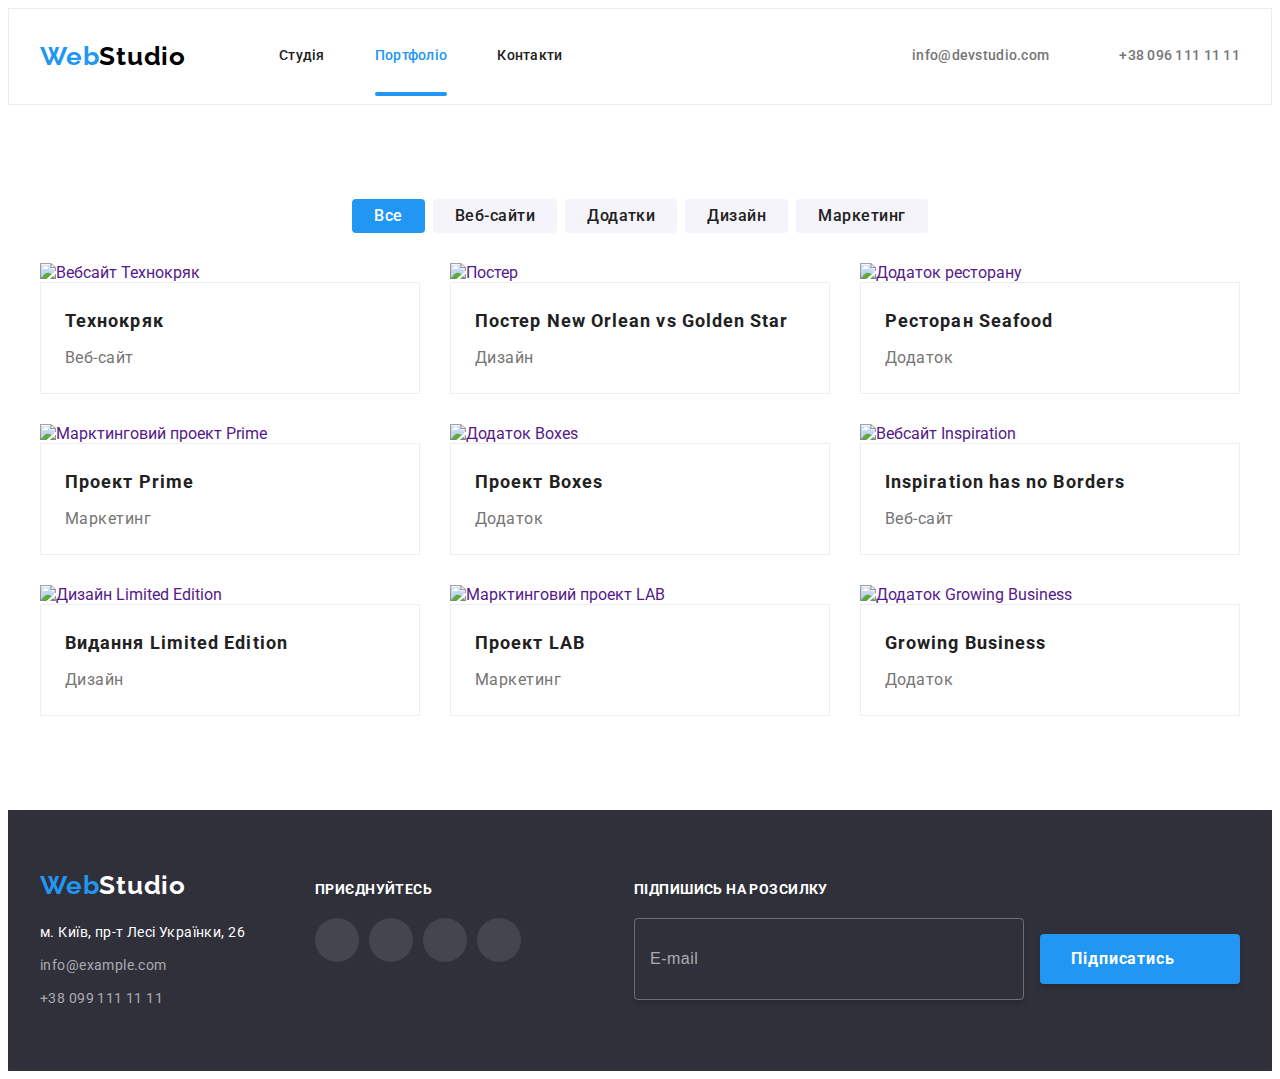
==== portfolio.html @ 6ca7503f "add portfolio adaptive" ====
<!DOCTYPE html>
<html lang="uk">
  <head>
    <meta charset="UTF-8" />
    <meta http-equiv="X-UA-Compatible" content="IE=edge" />
    <meta name="viewport" content="width=device-width, initial-scale=1.0" />
    <link rel="preconnect" href="https://fonts.googleapis.com" />
    <link rel="preconnect" href="https://fonts.gstatic.com" crossorigin />
    <link
      href="https://fonts.googleapis.com/css2?family=Raleway:wght@700&family=Roboto:wght@400;500;700;900&display=swap"
      rel="stylesheet"
    />
    <link
      rel="stylesheet"
      href="https://cdnjs.cloudflare.com/ajax/libs/modern-normalize/1.1.0/modern-normalize.min.css"
      integrity="sha512-wpPYUAdjBVSE4KJnH1VR1HeZfpl1ub8YT/NKx4PuQ5NmX2tKuGu6U/JRp5y+Y8XG2tV+wKQpNHVUX03MfMFn9Q=="
      crossorigin="anonymous"
      referrerpolicy="no-referrer"
    />
    <link rel="stylesheet" href="./css/main.min.css" />
    <title>Portfolio</title>
  </head>
  <body>
    <header class="header">
      <div class="container">
        <a href="./index.html" lang="en" class="header__logo logo link"
          >Web<span class="logo logo--dark">Studio</span></a
        >
        <nav class="header__nav">
          <ul class="header__nav-list list">
            <li class="header__nav-item">
              <a class="header__nav-link link" href="./index.html">Студія</a>
            </li>
            <li class="header__nav-item">
              <a class="header__nav-link current link" href="./portfolio.html">Портфоліо</a>
            </li>
            <li class="header__nav-item"><a class="header__nav-link link" href="">Контакти</a></li>
          </ul>
        </nav>

        <ul class="header__contact-list list">
          <li class="header__contact-item">
            <a class="header__contact-link link" href="mailto:info@devstudio.com">
              <svg class="header__contact-icon" width="16" height="12">
                <use href="./img/symbol-defs.svg#icon-envelope"></use>
              </svg>
              info@devstudio.com</a
            >
          </li>
          <li class="header__contact-item">
            <a class="header__contact-link link" href="tel:+380961111111">
              <svg class="header__contact-icon" width="10" height="16">
                <use href="./img/symbol-defs.svg#icon-smartphone"></use>
              </svg>
              +38 096 111 11 11</a
            >
          </li>
        </ul>
      </div>
    </header>

    <main>
      <section class="portfolio section">
        <div class="container">
          <h1 class="portfolio__title visually-hidden">Портфоліо</h1>
          <ul class="portfolio__nav-list list">
            <li class="portfolio__nav-item">
              <button type="button" class="portfolio__btn portfolio__btn-all">Все</button>
            </li>
            <li class="portfolio__nav-item">
              <button type="button" class="portfolio__btn">Веб-сайти</button>
            </li>
            <li class="portfolio__nav-item">
              <button type="button" class="portfolio__btn">Додатки</button>
            </li>
            <li class="portfolio__nav-item">
              <button type="button" class="portfolio__btn">Дизайн</button>
            </li>
            <li class="portfolio__nav-item">
              <button type="button" class="portfolio__btn">Маркетинг</button>
            </li>
          </ul>
          <ul class="portfolio__list list">
            <li class="portfolio__item card">
              <a class="card__link link" href="">
                <div class="card__thumb">
                  <img class="card__image" src="./img/p1.jpg" alt="Вебсайт Технокряк" width="370" />
                  <p class="card__overley">
                    Ресурс пропонує комплексні пропозиції з різним рівнем функціоналу і сервісів.
                    Все це дозволить відвідувачу отримати вичерпні відомості про компанію або
                    приватну особу.
                  </p>
                </div>
                <div class="card__container flex-grow">
                  <h2 class="card__subtitle">Технокряк</h2>
                  <p class="card__text">Веб-сайт</p>
                </div>
              </a>
            </li>
            <li class="portfolio__item card">
              <a class="card__link link" href="">
                <div class="card__thumb">
                  <img class="card__image" src="./img/p2.jpg" alt="Постер" width="370" />
                  <p class="card__overley">
                    Ресурс пропонує комплексні пропозиції з різним рівнем функціоналу і сервісів.
                    Все це дозволить відвідувачу отримати вичерпні відомості про компанію або
                    приватну особу.
                  </p>
                </div>
                <div class="card__container">
                  <h2 class="card__subtitle">Постер New Orlean vs Golden Star</h2>
                  <p class="card__text">Дизайн</p>
                </div>
              </a>
            </li>
            <li class="portfolio__item card">
              <a class="card__link link" href="">
                <div class="card__thumb">
                  <img class="card__image" src="./img/p3.jpg" alt="Додаток ресторану" width="370" />
                  <p class="card__overley">
                    Ресурс пропонує комплексні пропозиції з різним рівнем функціоналу і сервісів.
                    Все це дозволить відвідувачу отримати вичерпні відомості про компанію або
                    приватну особу.
                  </p>
                </div>
                <div class="card__container">
                  <h2 class="card__subtitle">Ресторан Seafood</h2>
                  <p class="card__text">Додаток</p>
                </div>
              </a>
            </li>
            <li class="portfolio__item card">
              <a class="card__link link" href="">
                <div class="card__thumb">
                  <img
                    class="card__image"
                    src="./img/p4.jpg"
                    alt="Марктинговий проект Prime"
                    width="370"
                  />
                  <p class="card__overley">
                    Ресурс пропонує комплексні пропозиції з різним рівнем функціоналу і сервісів.
                    Все це дозволить відвідувачу отримати вичерпні відомості про компанію або
                    приватну особу.
                  </p>
                </div>
                <div class="card__container">
                  <h2 class="card__subtitle">Проект Prime</h2>
                  <p class="card__text">Маркетинг</p>
                </div>
              </a>
            </li>
            <li class="portfolio__item card">
              <a class="card__link link" href="">
                <div class="card__thumb">
                  <img class="card__image" src="./img/p5.jpg" alt="Додаток Boxes" width="370" />
                  <p class="card__overley">
                    Ресурс пропонує комплексні пропозиції з різним рівнем функціоналу і сервісів.
                    Все це дозволить відвідувачу отримати вичерпні відомості про компанію або
                    приватну особу.
                  </p>
                </div>
                <div class="card__container">
                  <h2 class="card__subtitle">Проект Boxes</h2>
                  <p class="card__text">Додаток</p>
                </div>
              </a>
            </li>
            <li class="portfolio__item card">
              <a class="card__link link" href="">
                <div class="card__thumb">
                  <img
                    class="card__image"
                    src="./img/p6.jpg"
                    alt="Вебсайт Inspiration"
                    width="370"
                  />
                  <p class="card__overley">
                    Ресурс пропонує комплексні пропозиції з різним рівнем функціоналу і сервісів.
                    Все це дозволить відвідувачу отримати вичерпні відомості про компанію або
                    приватну особу.
                  </p>
                </div>
                <div class="card__container">
                  <h2 class="card__subtitle">Inspiration has no Borders</h2>
                  <p class="card__text">Веб-сайт</p>
                </div>
              </a>
            </li>
            <li class="portfolio__item card">
              <a class="card__link link" href="">
                <div class="card__thumb">
                  <img
                    class="card__image"
                    src="./img/p7.jpg"
                    alt="Дизайн Limited Edition"
                    width="370"
                  />
                  <p class="card__overley">
                    Ресурс пропонує комплексні пропозиції з різним рівнем функціоналу і сервісів.
                    Все це дозволить відвідувачу отримати вичерпні відомості про компанію або
                    приватну особу.
                  </p>
                </div>
                <div class="card__container">
                  <h2 class="card__subtitle">Видання Limited Edition</h2>
                  <p class="card__text">Дизайн</p>
                </div>
              </a>
            </li>
            <li class="portfolio__item card">
              <a class="card__link link" href="">
                <div class="card__thumb">
                  <img
                    class="card__image"
                    src="./img/p8.jpg"
                    alt="Марктинговий проект LAB"
                    width="370"
                  />
                  <p class="card__overley">
                    Ресурс пропонує комплексні пропозиції з різним рівнем функціоналу і сервісів.
                    Все це дозволить відвідувачу отримати вичерпні відомості про компанію або
                    приватну особу.
                  </p>
                </div>
                <div class="card__container">
                  <h2 class="card__subtitle">Проект LAB</h2>
                  <p class="card__text">Маркетинг</p>
                </div>
              </a>
            </li>
            <li class="portfolio__item card">
              <a class="card__link link" href="">
                <div class="card__thumb">
                  <img
                    class="card__image"
                    src="./img/p9.jpg"
                    alt="Додаток Growing Business"
                    width="370"
                  />
                  <p class="card__overley">
                    Ресурс пропонує комплексні пропозиції з різним рівнем функціоналу і сервісів.
                    Все це дозволить відвідувачу отримати вичерпні відомості про компанію або
                    приватну особу.
                  </p>
                </div>
                <div class="card__container">
                  <h2 class="card__subtitle">Growing Business</h2>
                  <p class="card__text">Додаток</p>
                </div>
              </a>
            </li>
          </ul>
        </div>
      </section>
    </main>

    <footer class="footer">
      <div class="footer-container container">
        <div class="tablet-container">
          <div>
            <a class="footer__logo logo link" href="./index.html"
              >Web<span class="logo--light">Studio</span></a
            >

            <address class="address">
              <ul class="address__list list">
                <li class="address__item">
                  <a
                    class="address__link link"
                    href="https://www.google.com/maps/place/бульвар+Лесі+Українки,+26,+Київ,+02000/@50.427353,30.5411324,16z/"
                    target="_blank"
                    rel="nofollow noopener noreferrer"
                    >м. Київ, пр-т Лесі Українки, 26</a
                  >
                </li>
                <li class="address__item">
                  <a class="address__mail link" href="mailto:info@example.com">info@example.com</a>
                </li>
                <li class="address__item">
                  <a class="address__tel link" href="tel:+380991111111">+38 099 111 11 11</a>
                </li>
              </ul>
            </address>
          </div>
          <div class="join">
            <p class="join__title">Приєднуйтесь</p>
            <ul class="join__list socials list">
              <li class="socials__item">
                <a href="" class="socials__link link"
                  ><svg class="socials__icon" width="20" height="20">
                    <use href="./img/symbol-defs.svg#icon-instagram"></use></svg
                ></a>
              </li>
              <li class="socials__item">
                <a href="" class="socials__link link"
                  ><svg class="socials__icon" width="20" height="20">
                    <use href="./img/symbol-defs.svg#icon-twitter"></use></svg
                ></a>
              </li>
              <li class="socials__item">
                <a href="" class="socials__link link"
                  ><svg class="socials__icon" width="20" height="20">
                    <use href="./img/symbol-defs.svg#icon-facebook"></use></svg
                ></a>
              </li>
              <li class="socials__item">
                <a href="" class="socials__link link"
                  ><svg class="socials__icon" width="20" height="20">
                    <use href="./img/symbol-defs.svg#icon-linkedin"></use></svg
                ></a>
              </li>
            </ul>
          </div>
        </div>
        <form class="footer-form">
          <p class="footer-form__text">Підпишись на розсилку</p>
          <label>
            <input type="email" name="Email" placeholder="E-mail" class="footer-form__input" />
          </label>
          <button type="submit" class="footer-form__btn btn">Підписатись</button>
        </form>
      </div>
    </footer>
  </body>
</html>
---- css/main.min.css ----
:root{--main-color: #212121;--secondary-color: #ffffff;--accent-color: #2196f3;--text-color: #757575;--secondary-background-color: #f5f4fa}.visually-hidden{position:absolute;width:1px;height:1px;margin:-1px;border:0;padding:0;white-space:nowrap;clip-path:inset(100%);clip:rect(0 0 0 0);overflow:hidden}p,h1,h2,h3,h4,h5,h6{margin:0}ul{margin:0;padding-left:0}.list{list-style:none}.link{text-decoration:none}body{font-family:"Roboto",sans-serif;color:var(--main-color);background-color:var(--secondary-color)}img{display:block;max-width:100%;height:auto;width:100%}.section{padding-top:60px;padding-bottom:60px}@media screen and (min-width: 1200px){.section{padding-top:94px;padding-bottom:94px}}.container{width:100%;margin:0 auto;padding-left:15px;padding-right:15px}@media screen and (min-width: 480px){.container{width:480px}}@media screen and (min-width: 768px){.container{width:768px}}@media screen and (min-width: 1200px){.container{width:1200px}}.logo{font-family:"Raleway";font-weight:700;font-size:24px;line-height:1.16;letter-spacing:.03em;color:var(--accent-color);padding-top:32px;padding-bottom:32px}@media screen and (min-width: 1200px){.logo{font-weight:700;font-size:26px;line-height:1.19;letter-spacing:.03em}}.logo--dark{color:#000}.logo--light{color:var(--secondary-color)}.btn{min-width:200px;height:50px;font-family:inherit;font-weight:700;font-size:16px;line-height:1.87;letter-spacing:.06em;color:var(--secondary-color);background-color:var(--accent-color);cursor:pointer;border:none;outline:none;box-shadow:0px 4px 4px rgba(0,0,0,.15);border-radius:4px;transition:background-color 250ms cubic-bezier(0.4, 0, 0.2, 1)}.title{font-weight:700;font-size:28px;line-height:1.17;letter-spacing:.03em;text-align:center}@media screen and (min-width: 1200px){.title{font-weight:700;font-size:36px;line-height:1.16;letter-spacing:.03em}}.address{font-style:normal}.address__item:not(:last-child){margin-bottom:8px}@media screen and (min-width: 1200px){.address__item:not(:last-child){margin-bottom:9px}}.address__link{font-size:14px;line-height:1.71;letter-spacing:.03em;color:var(--secondary-color);display:block;transition:color 250ms cubic-bezier(0.4, 0, 0.2, 1)}.address__link:hover,.address__link:focus{color:var(--accent-color)}.address__mail,.address__tel{font-size:14px;line-height:1.71;letter-spacing:.03em;color:rgba(255,255,255,.6);display:block;transition:color 250ms cubic-bezier(0.4, 0, 0.2, 1)}.address__mail:hover,.address__mail:focus,.address__tel:hover,.address__tel:focus{color:var(--accent-color)}.join{margin-top:60px}@media screen and (min-width: 768px){.join{margin-top:0}}@media screen and (min-width: 1200px){.join{margin-left:70px}}.join__title{font-family:"Roboto",sans-serif;font-weight:700;font-size:14px;line-height:1.14;letter-spacing:.03em;text-transform:uppercase;color:var(--secondary-color);margin-bottom:20px}.socials{display:flex;justify-content:center}.socials__item{width:44px;height:44px;margin-right:10px}.socials__item:last-child{margin-right:0}.socials__link{width:100%;height:100%;background-color:rgba(255,255,255,.1);border-radius:50%;display:flex;align-items:center;justify-content:center;fill:var(--secondary-color);transition:background-color 250ms cubic-bezier(0.4, 0, 0.2, 1)}.socials__link:hover,.socials__link:focus{background-color:var(--accent-color)}.footer-form{margin-top:60px}@media screen and (min-width: 1200px){.footer-form{margin-left:auto;margin-top:0}}.footer-form__text{font-weight:700;font-size:14px;line-height:1.14;letter-spacing:.03em;text-transform:uppercase;color:var(--secondary-color);margin-bottom:20px}.footer-form__input{width:100%;height:50px;padding:15px;border:1px solid rgba(255,255,255,.3);box-shadow:0px 4px 4px rgba(0,0,0,.15);border-radius:4px;background-color:rgba(0,0,0,0);font-size:16px;line-height:1.25;letter-spacing:.03em;color:rgba(255,255,255,.6);outline:rgba(0,0,0,0);transition:border-color 250ms cubic-bezier(0.4, 0, 0.2, 1)}@media screen and (min-width: 768px){.footer-form__input{width:450px}}@media screen and (min-width: 1200px){.footer-form__input{width:358px}}.footer-form__input::placeholder{font-size:16px;line-height:1.25;letter-spacing:.03em;color:rgba(255,255,255,.6)}.footer-form__input:focus,.footer-form__input:hover{border-color:var(--accent-color)}.footer-form__btn{display:inline-flex;justify-content:center;align-items:center;margin-top:20px}@media screen and (min-width: 768px){.footer-form__btn{display:flex;margin-left:auto;margin-right:auto}}@media screen and (min-width: 1200px){.footer-form__btn{display:inline-flex;margin-left:12px;margin-top:0}}.footer-form__btn::after{content:"";width:24px;height:24px;background-image:url(../img/iconsend.svg);background-size:contain;margin-left:10px}.footer-form__btn:hover,.footer-form__btn:focus{cursor:pointer;background-color:#188ce8}.backdrop{width:100%;height:100%;background-color:rgba(0,0,0,.2);position:fixed;top:0;transition:opacity 300ms,visibility 300ms}.modal{width:528px;height:581px;padding:40px;background-color:var(--secondary-color);border-radius:4px;position:absolute;top:50%;left:50%;transform:translate(-50%, -50%) scale(1);transition:300ms}.backdrop.is-hidden .modal{transform:translate(-50%, -50%) scale(0)}.is-hidden{visibility:hidden;opacity:0;pointer-events:none}.modal__close-btn{width:30px;height:30px;border-radius:50%;border:1px solid rgba(0,0,0,.1);background-color:rgba(0,0,0,0);position:absolute;top:8px;right:8px;display:block;justify-content:center;align-items:center;outline:rgba(0,0,0,0)}.modal__close-btn:hover,.modal__close-btn:focus{cursor:pointer}.modal__close-icon{position:absolute;top:50%;left:50%;transform:translate(-50%, -50%);transition:fill 250ms cubic-bezier(0.4, 0, 0.2, 1)}.modal__close-btn:hover .modal__close-icon,.modal__close-btn:focus .modal__close-icon{fill:var(--accent-color)}.modal__title{font-weight:700;font-size:19px;line-height:1.15;letter-spacing:.03em;text-align:center;color:var(--main-color);margin-bottom:12px}.modal-form{display:flex;flex-direction:column}.modal-form__field:not(:first-child){margin-top:10px}.modal-form__input{width:448px;height:40px;border:1px solid rgba(33,33,33,.2);border-radius:4px;padding-top:11px;padding-bottom:11px;padding-right:11px;padding-left:42px;outline:rgba(0,0,0,0);transition:border-color 250ms cubic-bezier(0.4, 0, 0.2, 1)}.modal-form__input:focus,.modal-form__input:hover{border-color:var(--accent-color);cursor:pointer}.modal-form__input-wrap{position:relative}.modal-form__icon{position:absolute;left:12px;top:50%;transform:translateY(-50%);fill:var(--main-color);transition:fill 250ms cubic-bezier(0.4, 0, 0.2, 1)}.modal-form__input:focus+.modal-form__icon,.modal-form__input:hover+.modal-form__icon{fill:var(--accent-color)}.modal-form__label{display:block;margin-bottom:4px;font-size:12px;line-height:1.16;letter-spacing:.01em;color:var(--text-color)}.modal-form__field-area{margin-top:10px}.modal-form__textarea{resize:none;width:448px;height:120px;border:1px solid rgba(33,33,33,.2);border-radius:4px;padding:12px 16px;outline:rgba(0,0,0,0);transition:border-color 250ms cubic-bezier(0.4, 0, 0.2, 1)}.modal-form__textarea:focus,.modal-form__textarea:hover{border-color:var(--accent-color)}.modal-form__textarea::placeholder{font-size:12px;line-height:1.66;letter-spacing:.01em;color:rgba(117,117,117,.5)}.modal-form__field-check{display:flex;justify-content:center;margin-top:20px}.modal-form__check-text{font-size:14px;line-height:1.71;letter-spacing:.03em;color:var(--text-color);display:flex;align-items:center;position:relative}.modal-form__check-text::before{content:"";width:16px;height:15px;border:2px solid var(--main-color);border-radius:4px;margin-right:8px;transition:border-color 250ms cubic-bezier(0.4, 0, 0.2, 1)}.modal-form__check-text:hover::before{border-color:var(--accent-color)}.modal-form__input-check:focus+.modal-form__check-text::before{border-color:var(--accent-color)}.modal-form__input-check:checked+.modal-form__check-text:before{background-image:url(../img/check.svg);background-size:contain;border:none}.modal-form__link{text-decoration:none;font-size:14px;line-height:1.71;letter-spacing:.03em;color:var(--accent-color);margin-left:3px;position:relative}.modal-form__link::after{content:"";width:100%;height:1px;background-color:var(--accent-color);position:absolute;bottom:4px;left:0}.modal-form__btn{margin-right:auto;margin-left:auto;margin-top:30px}.modal-form__btn:hover,.modal-form__btn:focus{cursor:pointer;background-color:#188ce8}.header{border:1px solid #ececec}.header .container{display:flex;align-items:center}.header__nav{margin-left:93px}.header__nav-list{display:flex}.header__nav-item:not(:last-child){margin-right:50px}.header__contact-list{display:flex;margin-left:auto}.header__nav-link{font-weight:500;font-size:14px;line-height:1.14;letter-spacing:.02em;color:var(--main-color);padding-top:32px;padding-bottom:32px;transition:color 250ms cubic-bezier(0.4, 0, 0.2, 1);display:block;position:relative}.header__nav-link:hover,.header__nav-link:focus{color:var(--accent-color)}.header__contact-link{font-weight:500;font-size:14px;line-height:1.14;letter-spacing:.02em;color:var(--text-color);display:flex;align-items:center;transition:color 250ms cubic-bezier(0.4, 0, 0.2, 1);padding-top:32px;padding-bottom:32px}.header__contact-link:hover,.header__contact-link:focus{color:var(--accent-color)}.header__contact-icon{margin-right:10px;fill:currentColor}.header__contact-item+.header__contact-item{margin-left:50px}.current{color:var(--accent-color)}.current::after{content:"";width:100%;height:4px;background-color:var(--accent-color);border-radius:2px;position:absolute;bottom:0;left:0}.hero{height:400px;background-color:#1d1d22;display:flex;align-items:center;text-align:center;background-image:linear-gradient(rgba(47, 48, 58, 0.4), rgba(47, 48, 58, 0.4)),url(../img/bghero.jpg);background-position:center;background-repeat:no-repeat}@media screen and (min-width: 1200px){.hero{height:600px}}.hero__title{max-width:360px;font-weight:900;font-size:26px;line-height:1.62;letter-spacing:.06em;text-transform:uppercase;text-align:center;color:var(--secondary-color);margin-bottom:30px;margin-right:auto;margin-left:auto}@media screen and (min-width: 1200px){.hero__title{font-weight:900;font-size:44px;line-height:1.36;letter-spacing:.06em;max-width:696px}}.hero__btn{padding:10px 32px}.hero__btn:hover,.hero__btn:focus{background-color:#188ce8}.benefits__list{margin-bottom:-30px}@media screen and (min-width: 768px){.benefits__list{display:flex;flex-wrap:wrap;margin:-15px}}.benefits__item{width:100%;margin-bottom:30px}@media screen and (min-width: 768px){.benefits__item{width:calc((100% - 60px)/2);margin:15px}}@media screen and (min-width: 1200px){.benefits__item{width:calc((100% - 120px)/4)}}.benefits__icon-item{width:100%;height:120px;background-color:var(--secondary-background-color);margin-bottom:30px;display:flex;justify-content:center;align-items:center}.benefits__subtitle{font-weight:700;font-size:14px;line-height:1.14;letter-spacing:.03em;text-transform:uppercase;margin-bottom:10px;text-align:center}@media screen and (min-width: 768px){.benefits__subtitle{text-align:left}}.benefits__text{font-size:14px;line-height:1.71;letter-spacing:.03em;color:var(--text-color)}.works{padding-top:0;display:none}@media screen and (min-width: 1200px){.works{display:block}}.works__title{margin-bottom:50px}.works__list{display:flex;margin-right:-30px}.works__item{width:calc((100% - 60px)/3);margin-right:30px;position:relative}.works__text{font-weight:700;font-size:14px;line-height:1.14;letter-spacing:.03em;text-align:center;display:flex;justify-content:center;align-items:center;text-transform:uppercase;color:var(--secondary-color);background-color:rgba(47,48,58,.8);height:70px;width:100%;position:absolute;bottom:0}.team{background-color:var(--secondary-background-color)}.team__title{margin-bottom:30px}@media screen and (min-width: 1200px){.team__title{margin-bottom:50px}}.team__list{margin-bottom:-30px}@media screen and (min-width: 768px){.team__list{display:flex;flex-wrap:wrap;margin:-15px}}.team__item{width:100%;margin-bottom:30px;background-color:var(--secondary-color);box-shadow:0px 1px 3px rgba(0,0,0,.12),0px 1px 1px rgba(0,0,0,.14),0px 2px 1px rgba(0,0,0,.2);border-radius:0px 0px 4px 4px}@media screen and (min-width: 768px){.team__item{width:calc((100% - 60px)/2);margin:15px}}@media screen and (min-width: 1200px){.team__item{width:calc((100% - 120px)/4)}}.team__container{padding-top:30px;padding-bottom:30px;text-align:center}.team__subtitle{font-weight:500;font-size:16px;line-height:1.18;letter-spacing:.03em;margin-bottom:10px}.team__text{font-size:16px;line-height:1.18;letter-spacing:.03em;color:var(--text-color);margin-bottom:16px}.team__social-list{display:flex;justify-content:center}.team__social-item{width:44px;height:44px;margin-right:10px}.team__social-item:last-child{margin-right:0}.team__social-link{width:100%;height:100%;background-color:var(--secondary-color);border-radius:50%;display:flex;align-items:center;justify-content:center;fill:#afb1b8;transition:fill 250ms cubic-bezier(0.4, 0, 0.2, 1),background-color 250ms cubic-bezier(0.4, 0, 0.2, 1)}.team__social-link:hover,.team__social-link:focus{fill:var(--secondary-color);background-color:var(--accent-color)}.clients__title{margin-bottom:30px}@media screen and (min-width: 1200px){.clients__title{margin-bottom:50px}}.clients__list{display:flex;flex-wrap:wrap;margin:-15px}.clients__item{height:92px;width:calc((100% - 60px)/2);margin:15px}@media screen and (min-width: 768px){.clients__item{width:calc((100% - 90px)/3)}}@media screen and (min-width: 1200px){.clients__item{width:calc((100% - 180px)/6)}}.clients__link{width:100%;height:100%;display:flex;align-items:center;justify-content:center;border:1px solid #afb1b8;border-radius:4px;fill:#afb1b8;outline:rgba(0,0,0,0);transition:border 250ms cubic-bezier(0.4, 0, 0.2, 1)}.clients__link:hover,.clients__link:focus{border-color:var(--accent-color)}.clients__icon{transition:fill 250ms cubic-bezier(0.4, 0, 0.2, 1)}.clients__link:hover .clients__icon,.clients__link:focus .clients__icon{fill:var(--accent-color)}.footer{background-color:#2f303a;padding-top:60px;padding-bottom:60px}.footer-container{text-align:center}@media screen and (min-width: 1200px){.footer-container{display:flex;align-items:baseline}}@media screen and (min-width: 1200px){.footer-container{text-align:left}}.footer__logo{display:block;padding:0;margin-bottom:20px}@media screen and (min-width: 768px){.tablet-container{display:flex;justify-content:space-around;align-items:baseline}}.portfolio__nav-list{display:flex;justify-content:flex-start;flex-wrap:wrap;margin-bottom:-15px}@media screen and (min-width: 768px){.portfolio__nav-list{justify-content:center;margin-bottom:30px}}.portfolio__nav-item:not(:last-child){margin-right:10px;margin-bottom:15px}@media screen and (min-width: 768px){.portfolio__nav-item:not(:last-child){margin-right:8px;margin-bottom:0}}.portfolio__btn{font-family:inherit;font-weight:500;font-size:16px;line-height:1.36;letter-spacing:.03em;color:var(--main-color);background-color:var(--secondary-background-color);cursor:pointer;padding:6px 22px;border-radius:4px;border:rgba(0,0,0,0);transition:color 250ms cubic-bezier(0.4, 0, 0.2, 1),background-color 250ms cubic-bezier(0.4, 0, 0.2, 1),box-shadow 250ms cubic-bezier(0.4, 0, 0.2, 1)}.portfolio__btn:hover,.portfolio__btn:focus,.portfolio__btn:active{color:var(--secondary-color);background-color:var(--accent-color);box-shadow:0px 3px 1px rgba(0,0,0,.1),0px 1px 2px rgba(0,0,0,.08),0px 2px 2px rgba(0,0,0,.12)}.portfolio__btn-all{font-family:inherit;font-weight:500;font-size:16px;line-height:1.36;letter-spacing:.03em;color:var(--secondary-color);background-color:var(--accent-color);cursor:pointer}.portfolio__list{margin-top:40px;margin-bottom:-30px}@media screen and (min-width: 768px){.portfolio__list{display:flex;flex-wrap:wrap;margin:-15px}}.portfolio__item{width:100%;margin-bottom:30px}@media screen and (min-width: 768px){.portfolio__item{width:calc((100% - 60px)/2);margin:15px}}@media screen and (min-width: 1200px){.portfolio__item{width:calc((100% - 90px)/3)}}.card__link{display:flex;flex-direction:column;height:100%;transition:box-shadow 250ms cubic-bezier(0.4, 0, 0.2, 1)}.card__link:hover,.card__link:focus{box-shadow:0px 1px 1px rgba(0,0,0,.12),0px 4px 4px rgba(0,0,0,.06),1px 4px 6px rgba(0,0,0,.16)}.card__thumb{position:relative;overflow:hidden}.card__overley{font-size:18px;line-height:1.55;letter-spacing:.03em;color:var(--secondary-color);background-color:rgba(33,150,243,.9);padding:63px 24px;position:absolute;top:0;right:0;height:100%;transform:translateY(101%);transition:transform 250ms cubic-bezier(0.4, 0, 0.2, 1)}.card__link:hover .card__overley,.card__link:focus .card__overley{transform:translateY(0)}.card__container{padding:20px 24px;border:1px solid #eee}.flex-grow{flex-grow:1}.card__subtitle{font-weight:700;font-size:18px;line-height:2;letter-spacing:.06em;color:var(--main-color);margin-bottom:4px}.card__text{font-size:16px;line-height:1.88;letter-spacing:.03em;color:var(--text-color)}/*# sourceMappingURL=main.min.css.map */
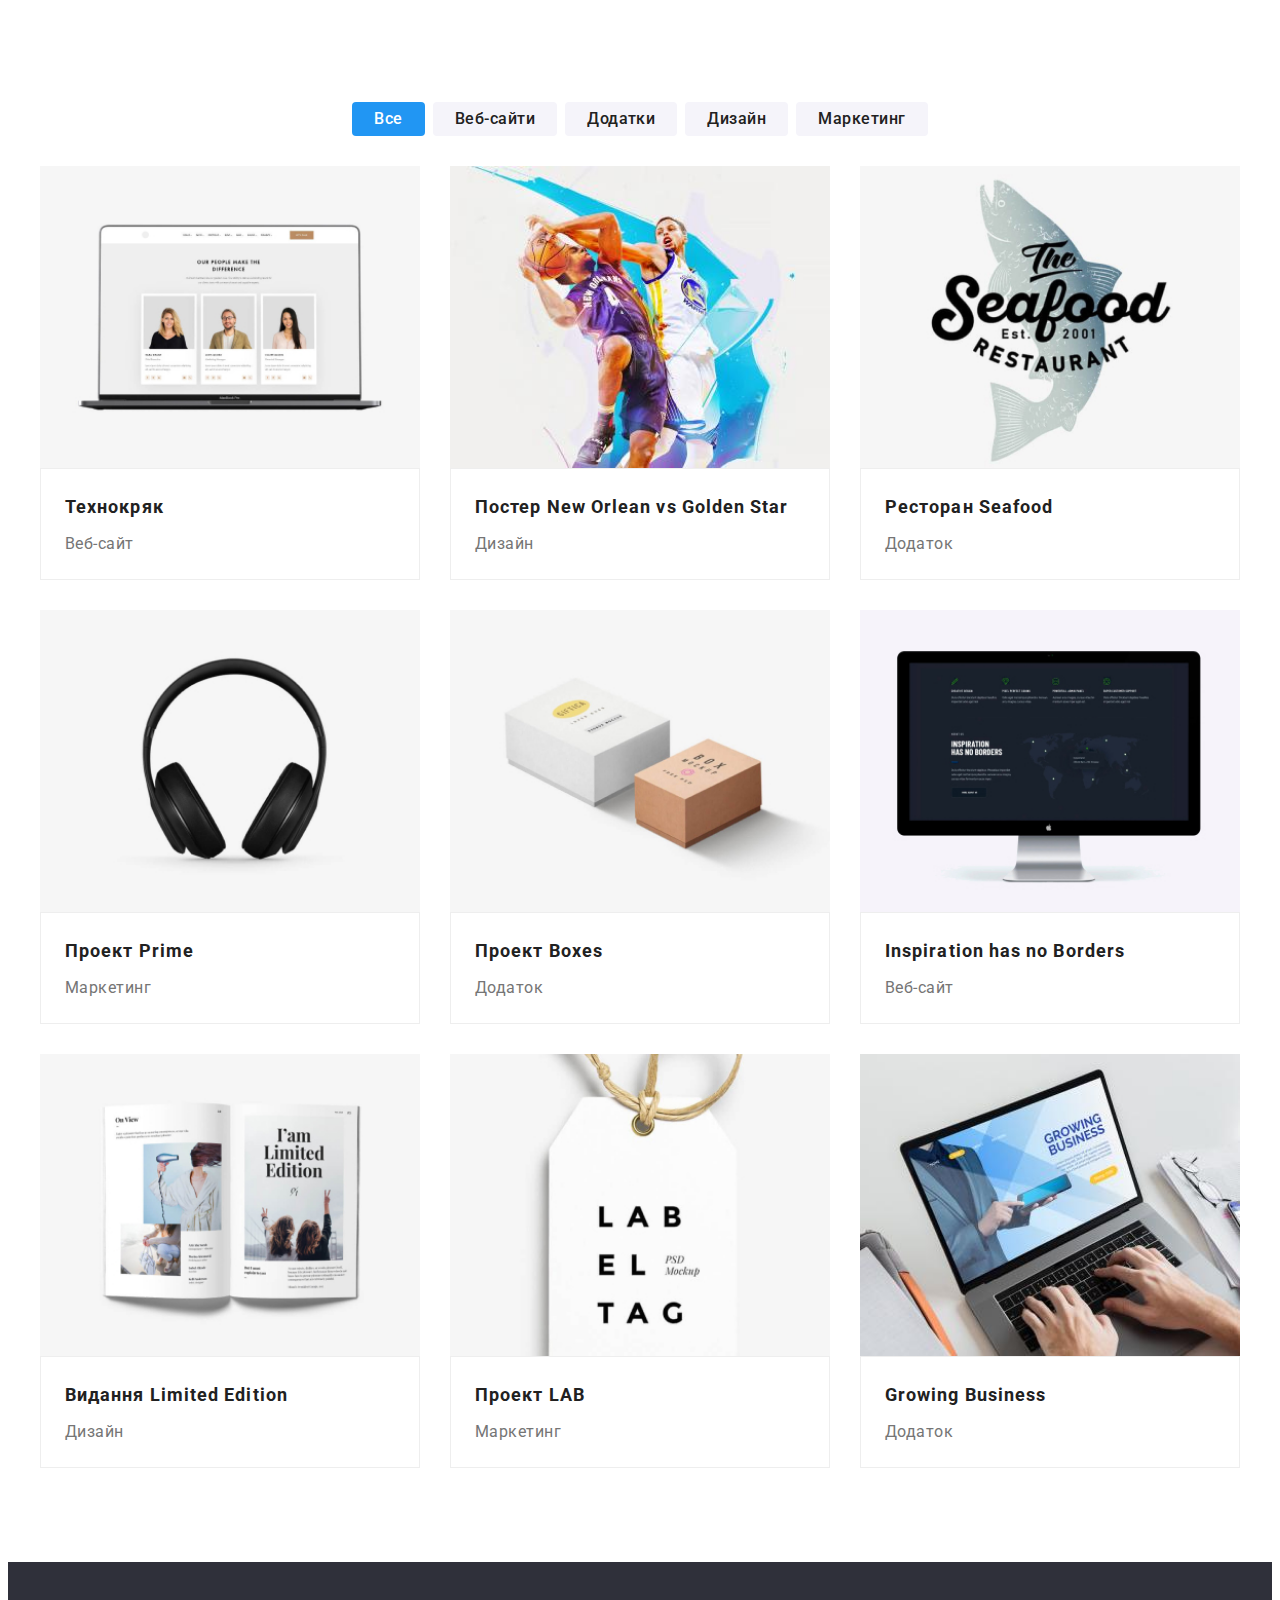
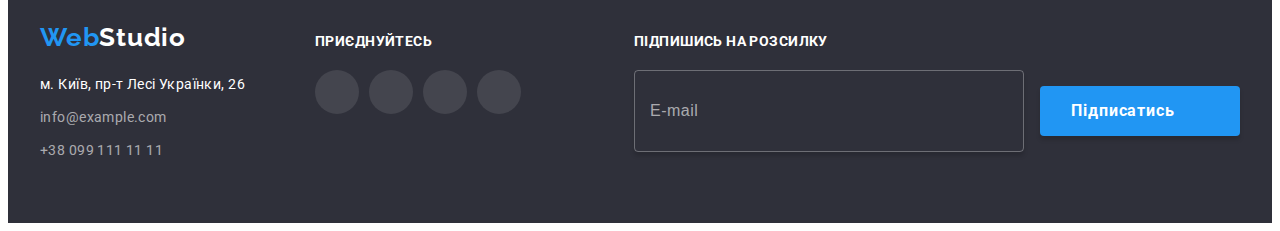
==== commit 8e43fc07: "add adaptive images" ====
--- a/portfolio.html
+++ b/portfolio.html
@@ -21,7 +21,7 @@
     <title>Portfolio</title>
   </head>
   <body>
-    <header class="header">
+    <!-- <header class="header">
       <div class="container">
         <a href="./index.html" lang="en" class="header__logo logo link"
           >Web<span class="logo logo--dark">Studio</span></a
@@ -57,7 +57,7 @@
           </li>
         </ul>
       </div>
-    </header>
+    </header> -->
 
     <main>
       <section class="portfolio section">
@@ -84,7 +84,22 @@
             <li class="portfolio__item card">
               <a class="card__link link" href="">
                 <div class="card__thumb">
-                  <img class="card__image" src="./img/p1.jpg" alt="Вебсайт Технокряк" width="370" />
+                  <picture>
+                    <source
+                      srcset="./img/p1-desk-1x.jpg 1x, ./img/p1-desk-2x.jpg 2x"
+                      media="(min-width: 1200px)"
+                    />
+                    <source
+                      srcset="./img/p1-tab-1x.jpg 1x, ./img/p1-tab-2x.jpg 2x"
+                      media="(min-width: 768px)"
+                    />
+                    <source
+                      srcset="./img/p1-mob-1x.jpg 1x, ./img/p1-mob-2x.jpg 2x"
+                      media="(min-width: 320px)"
+                    />
+                    <img class="team__image" src="./img/p1-mob-1x.jpg" alt="Веб-сайт" width="450" />
+                  </picture>
+
                   <p class="card__overley">
                     Ресурс пропонує комплексні пропозиції з різним рівнем функціоналу і сервісів.
                     Все це дозволить відвідувачу отримати вичерпні відомості про компанію або
@@ -100,7 +115,22 @@
             <li class="portfolio__item card">
               <a class="card__link link" href="">
                 <div class="card__thumb">
-                  <img class="card__image" src="./img/p2.jpg" alt="Постер" width="370" />
+                  <picture>
+                    <source
+                      srcset="./img/p2-desk-1x.jpg 1x, ./img/p2-desk-2x.jpg 2x"
+                      media="(min-width: 1200px)"
+                    />
+                    <source
+                      srcset="./img/p2-tab-1x.jpg 1x, ./img/p2-tab-2x.jpg 2x"
+                      media="(min-width: 768px)"
+                    />
+                    <source
+                      srcset="./img/p2-mob-1x.jpg 1x, ./img/p2-mob-2x.jpg 2x"
+                      media="(min-width: 320px)"
+                    />
+                    <img class="team__image" src="./img/p2-mob-1x.jpg" alt="Дизайн" width="450" />
+                  </picture>
+
                   <p class="card__overley">
                     Ресурс пропонує комплексні пропозиції з різним рівнем функціоналу і сервісів.
                     Все це дозволить відвідувачу отримати вичерпні відомості про компанію або
@@ -116,7 +146,27 @@
             <li class="portfolio__item card">
               <a class="card__link link" href="">
                 <div class="card__thumb">
-                  <img class="card__image" src="./img/p3.jpg" alt="Додаток ресторану" width="370" />
+                  <picture>
+                    <source
+                      srcset="./img/p3-desk-1x.jpg 1x, ./img/p3-desk-2x.jpg 2x"
+                      media="(min-width: 1200px)"
+                    />
+                    <source
+                      srcset="./img/p3-tab-1x.jpg 1x, ./img/p3-tab-2x.jpg 2x"
+                      media="(min-width: 768px)"
+                    />
+                    <source
+                      srcset="./img/p3-mob-1x.jpg 1x, ./img/p3-mob-2x.jpg 2x"
+                      media="(min-width: 320px)"
+                    />
+                    <img
+                      class="team__image"
+                      src="./img/p3-mob-1x.jpg"
+                      alt="Додаток ресторану"
+                      width="450"
+                    />
+                  </picture>
+
                   <p class="card__overley">
                     Ресурс пропонує комплексні пропозиції з різним рівнем функціоналу і сервісів.
                     Все це дозволить відвідувачу отримати вичерпні відомості про компанію або
@@ -132,12 +182,27 @@
             <li class="portfolio__item card">
               <a class="card__link link" href="">
                 <div class="card__thumb">
-                  <img
-                    class="card__image"
-                    src="./img/p4.jpg"
-                    alt="Марктинговий проект Prime"
-                    width="370"
-                  />
+                  <picture>
+                    <source
+                      srcset="./img/p4-desk-1x.jpg 1x, ./img/p4-desk-2x.jpg 2x"
+                      media="(min-width: 1200px)"
+                    />
+                    <source
+                      srcset="./img/p4-tab-1x.jpg 1x, ./img/p4-tab-2x.jpg 2x"
+                      media="(min-width: 768px)"
+                    />
+                    <source
+                      srcset="./img/p4-mob-1x.jpg 1x, ./img/p4-mob-2x.jpg 2x"
+                      media="(min-width: 320px)"
+                    />
+                    <img
+                      class="team__image"
+                      src="./img/p4-mob-1x.jpg"
+                      alt="Марктинговий проект"
+                      width="450"
+                    />
+                  </picture>
+
                   <p class="card__overley">
                     Ресурс пропонує комплексні пропозиції з різним рівнем функціоналу і сервісів.
                     Все це дозволить відвідувачу отримати вичерпні відомості про компанію або
@@ -153,7 +218,27 @@
             <li class="portfolio__item card">
               <a class="card__link link" href="">
                 <div class="card__thumb">
-                  <img class="card__image" src="./img/p5.jpg" alt="Додаток Boxes" width="370" />
+                  <picture>
+                    <source
+                      srcset="./img/p5-desk-1x.jpg 1x, ./img/p5-desk-2x.jpg 2x"
+                      media="(min-width: 1200px)"
+                    />
+                    <source
+                      srcset="./img/p5-tab-1x.jpg 1x, ./img/p5-tab-2x.jpg 2x"
+                      media="(min-width: 768px)"
+                    />
+                    <source
+                      srcset="./img/p5-mob-1x.jpg 1x, ./img/p5-mob-2x.jpg 2x"
+                      media="(min-width: 320px)"
+                    />
+                    <img
+                      class="team__image"
+                      src="./img/p5-mob-1x.jpg"
+                      alt="Додаток Boxes"
+                      width="450"
+                    />
+                  </picture>
+
                   <p class="card__overley">
                     Ресурс пропонує комплексні пропозиції з різним рівнем функціоналу і сервісів.
                     Все це дозволить відвідувачу отримати вичерпні відомості про компанію або
@@ -169,12 +254,22 @@
             <li class="portfolio__item card">
               <a class="card__link link" href="">
                 <div class="card__thumb">
-                  <img
-                    class="card__image"
-                    src="./img/p6.jpg"
-                    alt="Вебсайт Inspiration"
-                    width="370"
-                  />
+                  <picture>
+                    <source
+                      srcset="./img/p6-desk-1x.jpg 1x, ./img/p6-desk-2x.jpg 2x"
+                      media="(min-width: 1200px)"
+                    />
+                    <source
+                      srcset="./img/p6-tab-1x.jpg 1x, ./img/p6-tab-2x.jpg 2x"
+                      media="(min-width: 768px)"
+                    />
+                    <source
+                      srcset="./img/p6-mob-1x.jpg 1x, ./img/p6-mob-2x.jpg 2x"
+                      media="(min-width: 320px)"
+                    />
+                    <img class="team__image" src="./img/p6-mob-1x.jpg" alt="Вебсайт" width="450" />
+                  </picture>
+
                   <p class="card__overley">
                     Ресурс пропонує комплексні пропозиції з різним рівнем функціоналу і сервісів.
                     Все це дозволить відвідувачу отримати вичерпні відомості про компанію або
@@ -190,12 +285,22 @@
             <li class="portfolio__item card">
               <a class="card__link link" href="">
                 <div class="card__thumb">
-                  <img
-                    class="card__image"
-                    src="./img/p7.jpg"
-                    alt="Дизайн Limited Edition"
-                    width="370"
-                  />
+                  <picture>
+                    <source
+                      srcset="./img/p7-desk-1x.jpg 1x, ./img/p7-desk-2x.jpg 2x"
+                      media="(min-width: 1200px)"
+                    />
+                    <source
+                      srcset="./img/p7-tab-1x.jpg 1x, ./img/p7-tab-2x.jpg 2x"
+                      media="(min-width: 768px)"
+                    />
+                    <source
+                      srcset="./img/p7-mob-1x.jpg 1x, ./img/p7-mob-2x.jpg 2x"
+                      media="(min-width: 320px)"
+                    />
+                    <img class="team__image" src="./img/p7-mob-1x.jpg" alt="Дизайн" width="450" />
+                  </picture>
+
                   <p class="card__overley">
                     Ресурс пропонує комплексні пропозиції з різним рівнем функціоналу і сервісів.
                     Все це дозволить відвідувачу отримати вичерпні відомості про компанію або
@@ -211,12 +316,27 @@
             <li class="portfolio__item card">
               <a class="card__link link" href="">
                 <div class="card__thumb">
-                  <img
-                    class="card__image"
-                    src="./img/p8.jpg"
-                    alt="Марктинговий проект LAB"
-                    width="370"
-                  />
+                  <picture>
+                    <source
+                      srcset="./img/p8-desk-1x.jpg 1x, ./img/p8-desk-2x.jpg 2x"
+                      media="(min-width: 1200px)"
+                    />
+                    <source
+                      srcset="./img/p8-tab-1x.jpg 1x, ./img/p8-tab-2x.jpg 2x"
+                      media="(min-width: 768px)"
+                    />
+                    <source
+                      srcset="./img/p8-mob-1x.jpg 1x, ./img/p8-mob-2x.jpg 2x"
+                      media="(min-width: 320px)"
+                    />
+                    <img
+                      class="team__image"
+                      src="./img/p8-mob-1x.jpg"
+                      alt="Марктинговий проект"
+                      width="450"
+                    />
+                  </picture>
+
                   <p class="card__overley">
                     Ресурс пропонує комплексні пропозиції з різним рівнем функціоналу і сервісів.
                     Все це дозволить відвідувачу отримати вичерпні відомості про компанію або
@@ -232,12 +352,22 @@
             <li class="portfolio__item card">
               <a class="card__link link" href="">
                 <div class="card__thumb">
-                  <img
-                    class="card__image"
-                    src="./img/p9.jpg"
-                    alt="Додаток Growing Business"
-                    width="370"
-                  />
+                  <picture>
+                    <source
+                      srcset="./img/p9-desk-1x.jpg 1x, ./img/p9-desk-2x.jpg 2x"
+                      media="(min-width: 1200px)"
+                    />
+                    <source
+                      srcset="./img/p9-tab-1x.jpg 1x, ./img/p9-tab-2x.jpg 2x"
+                      media="(min-width: 768px)"
+                    />
+                    <source
+                      srcset="./img/p9-mob-1x.jpg 1x, ./img/p9-mob-2x.jpg 2x"
+                      media="(min-width: 320px)"
+                    />
+                    <img class="team__image" src="./img/p9-mob-1x.jpg" alt="Додаток" width="450" />
+                  </picture>
+
                   <p class="card__overley">
                     Ресурс пропонує комплексні пропозиції з різним рівнем функціоналу і сервісів.
                     Все це дозволить відвідувачу отримати вичерпні відомості про компанію або
--- a/css/main.min.css
+++ b/css/main.min.css
@@ -1 +1 @@
-:root{--main-color: #212121;--secondary-color: #ffffff;--accent-color: #2196f3;--text-color: #757575;--secondary-background-color: #f5f4fa}.visually-hidden{position:absolute;width:1px;height:1px;margin:-1px;border:0;padding:0;white-space:nowrap;clip-path:inset(100%);clip:rect(0 0 0 0);overflow:hidden}p,h1,h2,h3,h4,h5,h6{margin:0}ul{margin:0;padding-left:0}.list{list-style:none}.link{text-decoration:none}body{font-family:"Roboto",sans-serif;color:var(--main-color);background-color:var(--secondary-color)}img{display:block;max-width:100%;height:auto;width:100%}.section{padding-top:60px;padding-bottom:60px}@media screen and (min-width: 1200px){.section{padding-top:94px;padding-bottom:94px}}.container{width:100%;margin:0 auto;padding-left:15px;padding-right:15px}@media screen and (min-width: 480px){.container{width:480px}}@media screen and (min-width: 768px){.container{width:768px}}@media screen and (min-width: 1200px){.container{width:1200px}}.logo{font-family:"Raleway";font-weight:700;font-size:24px;line-height:1.16;letter-spacing:.03em;color:var(--accent-color);padding-top:32px;padding-bottom:32px}@media screen and (min-width: 1200px){.logo{font-weight:700;font-size:26px;line-height:1.19;letter-spacing:.03em}}.logo--dark{color:#000}.logo--light{color:var(--secondary-color)}.btn{min-width:200px;height:50px;font-family:inherit;font-weight:700;font-size:16px;line-height:1.87;letter-spacing:.06em;color:var(--secondary-color);background-color:var(--accent-color);cursor:pointer;border:none;outline:none;box-shadow:0px 4px 4px rgba(0,0,0,.15);border-radius:4px;transition:background-color 250ms cubic-bezier(0.4, 0, 0.2, 1)}.title{font-weight:700;font-size:28px;line-height:1.17;letter-spacing:.03em;text-align:center}@media screen and (min-width: 1200px){.title{font-weight:700;font-size:36px;line-height:1.16;letter-spacing:.03em}}.address{font-style:normal}.address__item:not(:last-child){margin-bottom:8px}@media screen and (min-width: 1200px){.address__item:not(:last-child){margin-bottom:9px}}.address__link{font-size:14px;line-height:1.71;letter-spacing:.03em;color:var(--secondary-color);display:block;transition:color 250ms cubic-bezier(0.4, 0, 0.2, 1)}.address__link:hover,.address__link:focus{color:var(--accent-color)}.address__mail,.address__tel{font-size:14px;line-height:1.71;letter-spacing:.03em;color:rgba(255,255,255,.6);display:block;transition:color 250ms cubic-bezier(0.4, 0, 0.2, 1)}.address__mail:hover,.address__mail:focus,.address__tel:hover,.address__tel:focus{color:var(--accent-color)}.join{margin-top:60px}@media screen and (min-width: 768px){.join{margin-top:0}}@media screen and (min-width: 1200px){.join{margin-left:70px}}.join__title{font-family:"Roboto",sans-serif;font-weight:700;font-size:14px;line-height:1.14;letter-spacing:.03em;text-transform:uppercase;color:var(--secondary-color);margin-bottom:20px}.socials{display:flex;justify-content:center}.socials__item{width:44px;height:44px;margin-right:10px}.socials__item:last-child{margin-right:0}.socials__link{width:100%;height:100%;background-color:rgba(255,255,255,.1);border-radius:50%;display:flex;align-items:center;justify-content:center;fill:var(--secondary-color);transition:background-color 250ms cubic-bezier(0.4, 0, 0.2, 1)}.socials__link:hover,.socials__link:focus{background-color:var(--accent-color)}.footer-form{margin-top:60px}@media screen and (min-width: 1200px){.footer-form{margin-left:auto;margin-top:0}}.footer-form__text{font-weight:700;font-size:14px;line-height:1.14;letter-spacing:.03em;text-transform:uppercase;color:var(--secondary-color);margin-bottom:20px}.footer-form__input{width:100%;height:50px;padding:15px;border:1px solid rgba(255,255,255,.3);box-shadow:0px 4px 4px rgba(0,0,0,.15);border-radius:4px;background-color:rgba(0,0,0,0);font-size:16px;line-height:1.25;letter-spacing:.03em;color:rgba(255,255,255,.6);outline:rgba(0,0,0,0);transition:border-color 250ms cubic-bezier(0.4, 0, 0.2, 1)}@media screen and (min-width: 768px){.footer-form__input{width:450px}}@media screen and (min-width: 1200px){.footer-form__input{width:358px}}.footer-form__input::placeholder{font-size:16px;line-height:1.25;letter-spacing:.03em;color:rgba(255,255,255,.6)}.footer-form__input:focus,.footer-form__input:hover{border-color:var(--accent-color)}.footer-form__btn{display:inline-flex;justify-content:center;align-items:center;margin-top:20px}@media screen and (min-width: 768px){.footer-form__btn{display:flex;margin-left:auto;margin-right:auto}}@media screen and (min-width: 1200px){.footer-form__btn{display:inline-flex;margin-left:12px;margin-top:0}}.footer-form__btn::after{content:"";width:24px;height:24px;background-image:url(../img/iconsend.svg);background-size:contain;margin-left:10px}.footer-form__btn:hover,.footer-form__btn:focus{cursor:pointer;background-color:#188ce8}.backdrop{width:100%;height:100%;background-color:rgba(0,0,0,.2);position:fixed;top:0;transition:opacity 300ms,visibility 300ms}.modal{width:528px;height:581px;padding:40px;background-color:var(--secondary-color);border-radius:4px;position:absolute;top:50%;left:50%;transform:translate(-50%, -50%) scale(1);transition:300ms}.backdrop.is-hidden .modal{transform:translate(-50%, -50%) scale(0)}.is-hidden{visibility:hidden;opacity:0;pointer-events:none}.modal__close-btn{width:30px;height:30px;border-radius:50%;border:1px solid rgba(0,0,0,.1);background-color:rgba(0,0,0,0);position:absolute;top:8px;right:8px;display:block;justify-content:center;align-items:center;outline:rgba(0,0,0,0)}.modal__close-btn:hover,.modal__close-btn:focus{cursor:pointer}.modal__close-icon{position:absolute;top:50%;left:50%;transform:translate(-50%, -50%);transition:fill 250ms cubic-bezier(0.4, 0, 0.2, 1)}.modal__close-btn:hover .modal__close-icon,.modal__close-btn:focus .modal__close-icon{fill:var(--accent-color)}.modal__title{font-weight:700;font-size:19px;line-height:1.15;letter-spacing:.03em;text-align:center;color:var(--main-color);margin-bottom:12px}.modal-form{display:flex;flex-direction:column}.modal-form__field:not(:first-child){margin-top:10px}.modal-form__input{width:448px;height:40px;border:1px solid rgba(33,33,33,.2);border-radius:4px;padding-top:11px;padding-bottom:11px;padding-right:11px;padding-left:42px;outline:rgba(0,0,0,0);transition:border-color 250ms cubic-bezier(0.4, 0, 0.2, 1)}.modal-form__input:focus,.modal-form__input:hover{border-color:var(--accent-color);cursor:pointer}.modal-form__input-wrap{position:relative}.modal-form__icon{position:absolute;left:12px;top:50%;transform:translateY(-50%);fill:var(--main-color);transition:fill 250ms cubic-bezier(0.4, 0, 0.2, 1)}.modal-form__input:focus+.modal-form__icon,.modal-form__input:hover+.modal-form__icon{fill:var(--accent-color)}.modal-form__label{display:block;margin-bottom:4px;font-size:12px;line-height:1.16;letter-spacing:.01em;color:var(--text-color)}.modal-form__field-area{margin-top:10px}.modal-form__textarea{resize:none;width:448px;height:120px;border:1px solid rgba(33,33,33,.2);border-radius:4px;padding:12px 16px;outline:rgba(0,0,0,0);transition:border-color 250ms cubic-bezier(0.4, 0, 0.2, 1)}.modal-form__textarea:focus,.modal-form__textarea:hover{border-color:var(--accent-color)}.modal-form__textarea::placeholder{font-size:12px;line-height:1.66;letter-spacing:.01em;color:rgba(117,117,117,.5)}.modal-form__field-check{display:flex;justify-content:center;margin-top:20px}.modal-form__check-text{font-size:14px;line-height:1.71;letter-spacing:.03em;color:var(--text-color);display:flex;align-items:center;position:relative}.modal-form__check-text::before{content:"";width:16px;height:15px;border:2px solid var(--main-color);border-radius:4px;margin-right:8px;transition:border-color 250ms cubic-bezier(0.4, 0, 0.2, 1)}.modal-form__check-text:hover::before{border-color:var(--accent-color)}.modal-form__input-check:focus+.modal-form__check-text::before{border-color:var(--accent-color)}.modal-form__input-check:checked+.modal-form__check-text:before{background-image:url(../img/check.svg);background-size:contain;border:none}.modal-form__link{text-decoration:none;font-size:14px;line-height:1.71;letter-spacing:.03em;color:var(--accent-color);margin-left:3px;position:relative}.modal-form__link::after{content:"";width:100%;height:1px;background-color:var(--accent-color);position:absolute;bottom:4px;left:0}.modal-form__btn{margin-right:auto;margin-left:auto;margin-top:30px}.modal-form__btn:hover,.modal-form__btn:focus{cursor:pointer;background-color:#188ce8}.header{border:1px solid #ececec}.header .container{display:flex;align-items:center}.header__nav{margin-left:93px}.header__nav-list{display:flex}.header__nav-item:not(:last-child){margin-right:50px}.header__contact-list{display:flex;margin-left:auto}.header__nav-link{font-weight:500;font-size:14px;line-height:1.14;letter-spacing:.02em;color:var(--main-color);padding-top:32px;padding-bottom:32px;transition:color 250ms cubic-bezier(0.4, 0, 0.2, 1);display:block;position:relative}.header__nav-link:hover,.header__nav-link:focus{color:var(--accent-color)}.header__contact-link{font-weight:500;font-size:14px;line-height:1.14;letter-spacing:.02em;color:var(--text-color);display:flex;align-items:center;transition:color 250ms cubic-bezier(0.4, 0, 0.2, 1);padding-top:32px;padding-bottom:32px}.header__contact-link:hover,.header__contact-link:focus{color:var(--accent-color)}.header__contact-icon{margin-right:10px;fill:currentColor}.header__contact-item+.header__contact-item{margin-left:50px}.current{color:var(--accent-color)}.current::after{content:"";width:100%;height:4px;background-color:var(--accent-color);border-radius:2px;position:absolute;bottom:0;left:0}.hero{height:400px;background-color:#1d1d22;display:flex;align-items:center;text-align:center;background-image:linear-gradient(rgba(47, 48, 58, 0.4), rgba(47, 48, 58, 0.4)),url(../img/bghero.jpg);background-position:center;background-repeat:no-repeat}@media screen and (min-width: 1200px){.hero{height:600px}}.hero__title{max-width:360px;font-weight:900;font-size:26px;line-height:1.62;letter-spacing:.06em;text-transform:uppercase;text-align:center;color:var(--secondary-color);margin-bottom:30px;margin-right:auto;margin-left:auto}@media screen and (min-width: 1200px){.hero__title{font-weight:900;font-size:44px;line-height:1.36;letter-spacing:.06em;max-width:696px}}.hero__btn{padding:10px 32px}.hero__btn:hover,.hero__btn:focus{background-color:#188ce8}.benefits__list{margin-bottom:-30px}@media screen and (min-width: 768px){.benefits__list{display:flex;flex-wrap:wrap;margin:-15px}}.benefits__item{width:100%;margin-bottom:30px}@media screen and (min-width: 768px){.benefits__item{width:calc((100% - 60px)/2);margin:15px}}@media screen and (min-width: 1200px){.benefits__item{width:calc((100% - 120px)/4)}}.benefits__icon-item{width:100%;height:120px;background-color:var(--secondary-background-color);margin-bottom:30px;display:flex;justify-content:center;align-items:center}.benefits__subtitle{font-weight:700;font-size:14px;line-height:1.14;letter-spacing:.03em;text-transform:uppercase;margin-bottom:10px;text-align:center}@media screen and (min-width: 768px){.benefits__subtitle{text-align:left}}.benefits__text{font-size:14px;line-height:1.71;letter-spacing:.03em;color:var(--text-color)}.works{padding-top:0;display:none}@media screen and (min-width: 1200px){.works{display:block}}.works__title{margin-bottom:50px}.works__list{display:flex;margin-right:-30px}.works__item{width:calc((100% - 60px)/3);margin-right:30px;position:relative}.works__text{font-weight:700;font-size:14px;line-height:1.14;letter-spacing:.03em;text-align:center;display:flex;justify-content:center;align-items:center;text-transform:uppercase;color:var(--secondary-color);background-color:rgba(47,48,58,.8);height:70px;width:100%;position:absolute;bottom:0}.team{background-color:var(--secondary-background-color)}.team__title{margin-bottom:30px}@media screen and (min-width: 1200px){.team__title{margin-bottom:50px}}.team__list{margin-bottom:-30px}@media screen and (min-width: 768px){.team__list{display:flex;flex-wrap:wrap;margin:-15px}}.team__item{width:100%;margin-bottom:30px;background-color:var(--secondary-color);box-shadow:0px 1px 3px rgba(0,0,0,.12),0px 1px 1px rgba(0,0,0,.14),0px 2px 1px rgba(0,0,0,.2);border-radius:0px 0px 4px 4px}@media screen and (min-width: 768px){.team__item{width:calc((100% - 60px)/2);margin:15px}}@media screen and (min-width: 1200px){.team__item{width:calc((100% - 120px)/4)}}.team__container{padding-top:30px;padding-bottom:30px;text-align:center}.team__subtitle{font-weight:500;font-size:16px;line-height:1.18;letter-spacing:.03em;margin-bottom:10px}.team__text{font-size:16px;line-height:1.18;letter-spacing:.03em;color:var(--text-color);margin-bottom:16px}.team__social-list{display:flex;justify-content:center}.team__social-item{width:44px;height:44px;margin-right:10px}.team__social-item:last-child{margin-right:0}.team__social-link{width:100%;height:100%;background-color:var(--secondary-color);border-radius:50%;display:flex;align-items:center;justify-content:center;fill:#afb1b8;transition:fill 250ms cubic-bezier(0.4, 0, 0.2, 1),background-color 250ms cubic-bezier(0.4, 0, 0.2, 1)}.team__social-link:hover,.team__social-link:focus{fill:var(--secondary-color);background-color:var(--accent-color)}.clients__title{margin-bottom:30px}@media screen and (min-width: 1200px){.clients__title{margin-bottom:50px}}.clients__list{display:flex;flex-wrap:wrap;margin:-15px}.clients__item{height:92px;width:calc((100% - 60px)/2);margin:15px}@media screen and (min-width: 768px){.clients__item{width:calc((100% - 90px)/3)}}@media screen and (min-width: 1200px){.clients__item{width:calc((100% - 180px)/6)}}.clients__link{width:100%;height:100%;display:flex;align-items:center;justify-content:center;border:1px solid #afb1b8;border-radius:4px;fill:#afb1b8;outline:rgba(0,0,0,0);transition:border 250ms cubic-bezier(0.4, 0, 0.2, 1)}.clients__link:hover,.clients__link:focus{border-color:var(--accent-color)}.clients__icon{transition:fill 250ms cubic-bezier(0.4, 0, 0.2, 1)}.clients__link:hover .clients__icon,.clients__link:focus .clients__icon{fill:var(--accent-color)}.footer{background-color:#2f303a;padding-top:60px;padding-bottom:60px}.footer-container{text-align:center}@media screen and (min-width: 1200px){.footer-container{display:flex;align-items:baseline}}@media screen and (min-width: 1200px){.footer-container{text-align:left}}.footer__logo{display:block;padding:0;margin-bottom:20px}@media screen and (min-width: 768px){.tablet-container{display:flex;justify-content:space-around;align-items:baseline}}.portfolio__nav-list{display:flex;justify-content:flex-start;flex-wrap:wrap;margin-bottom:-15px}@media screen and (min-width: 768px){.portfolio__nav-list{justify-content:center;margin-bottom:30px}}.portfolio__nav-item:not(:last-child){margin-right:10px;margin-bottom:15px}@media screen and (min-width: 768px){.portfolio__nav-item:not(:last-child){margin-right:8px;margin-bottom:0}}.portfolio__btn{font-family:inherit;font-weight:500;font-size:16px;line-height:1.36;letter-spacing:.03em;color:var(--main-color);background-color:var(--secondary-background-color);cursor:pointer;padding:6px 22px;border-radius:4px;border:rgba(0,0,0,0);transition:color 250ms cubic-bezier(0.4, 0, 0.2, 1),background-color 250ms cubic-bezier(0.4, 0, 0.2, 1),box-shadow 250ms cubic-bezier(0.4, 0, 0.2, 1)}.portfolio__btn:hover,.portfolio__btn:focus,.portfolio__btn:active{color:var(--secondary-color);background-color:var(--accent-color);box-shadow:0px 3px 1px rgba(0,0,0,.1),0px 1px 2px rgba(0,0,0,.08),0px 2px 2px rgba(0,0,0,.12)}.portfolio__btn-all{font-family:inherit;font-weight:500;font-size:16px;line-height:1.36;letter-spacing:.03em;color:var(--secondary-color);background-color:var(--accent-color);cursor:pointer}.portfolio__list{margin-top:40px;margin-bottom:-30px}@media screen and (min-width: 768px){.portfolio__list{display:flex;flex-wrap:wrap;margin:-15px}}.portfolio__item{width:100%;margin-bottom:30px}@media screen and (min-width: 768px){.portfolio__item{width:calc((100% - 60px)/2);margin:15px}}@media screen and (min-width: 1200px){.portfolio__item{width:calc((100% - 90px)/3)}}.card__link{display:flex;flex-direction:column;height:100%;transition:box-shadow 250ms cubic-bezier(0.4, 0, 0.2, 1)}.card__link:hover,.card__link:focus{box-shadow:0px 1px 1px rgba(0,0,0,.12),0px 4px 4px rgba(0,0,0,.06),1px 4px 6px rgba(0,0,0,.16)}.card__thumb{position:relative;overflow:hidden}.card__overley{font-size:18px;line-height:1.55;letter-spacing:.03em;color:var(--secondary-color);background-color:rgba(33,150,243,.9);padding:63px 24px;position:absolute;top:0;right:0;height:100%;transform:translateY(101%);transition:transform 250ms cubic-bezier(0.4, 0, 0.2, 1)}.card__link:hover .card__overley,.card__link:focus .card__overley{transform:translateY(0)}.card__container{padding:20px 24px;border:1px solid #eee}.flex-grow{flex-grow:1}.card__subtitle{font-weight:700;font-size:18px;line-height:2;letter-spacing:.06em;color:var(--main-color);margin-bottom:4px}.card__text{font-size:16px;line-height:1.88;letter-spacing:.03em;color:var(--text-color)}/*# sourceMappingURL=main.min.css.map */+:root{--main-color: #212121;--secondary-color: #ffffff;--accent-color: #2196f3;--text-color: #757575;--secondary-background-color: #f5f4fa}.visually-hidden{position:absolute;width:1px;height:1px;margin:-1px;border:0;padding:0;white-space:nowrap;clip-path:inset(100%);clip:rect(0 0 0 0);overflow:hidden}p,h1,h2,h3,h4,h5,h6{margin:0}ul{margin:0;padding-left:0}.list{list-style:none}.link{text-decoration:none}body{font-family:"Roboto",sans-serif;color:var(--main-color);background-color:var(--secondary-color)}img{display:block;max-width:100%;height:auto;width:100%}.section{padding-top:60px;padding-bottom:60px}@media screen and (min-width: 1200px){.section{padding-top:94px;padding-bottom:94px}}.container{width:100%;margin:0 auto;padding-left:15px;padding-right:15px}@media screen and (min-width: 480px){.container{width:480px}}@media screen and (min-width: 768px){.container{width:768px}}@media screen and (min-width: 1200px){.container{width:1200px}}.logo{font-family:"Raleway";font-weight:700;font-size:24px;line-height:1.16;letter-spacing:.03em;color:var(--accent-color);padding-top:20px;padding-bottom:20px}@media screen and (min-width: 1200px){.logo{font-weight:700;font-size:26px;line-height:1.19;letter-spacing:.03em}}.logo--dark{color:#000}.logo--light{color:var(--secondary-color)}.btn{min-width:200px;height:50px;font-family:inherit;font-weight:700;font-size:16px;line-height:1.87;letter-spacing:.06em;color:var(--secondary-color);background-color:var(--accent-color);cursor:pointer;border:none;outline:none;box-shadow:0px 4px 4px rgba(0,0,0,.15);border-radius:4px;transition:background-color 250ms cubic-bezier(0.4, 0, 0.2, 1)}.title{font-weight:700;font-size:28px;line-height:1.17;letter-spacing:.03em;text-align:center}@media screen and (min-width: 1200px){.title{font-weight:700;font-size:36px;line-height:1.16;letter-spacing:.03em}}.address{font-style:normal}.address__item:not(:last-child){margin-bottom:8px}@media screen and (min-width: 1200px){.address__item:not(:last-child){margin-bottom:9px}}.address__link{font-size:14px;line-height:1.71;letter-spacing:.03em;color:var(--secondary-color);display:block;transition:color 250ms cubic-bezier(0.4, 0, 0.2, 1)}.address__link:hover,.address__link:focus{color:var(--accent-color)}.address__mail,.address__tel{font-size:14px;line-height:1.71;letter-spacing:.03em;color:rgba(255,255,255,.6);display:block;transition:color 250ms cubic-bezier(0.4, 0, 0.2, 1)}.address__mail:hover,.address__mail:focus,.address__tel:hover,.address__tel:focus{color:var(--accent-color)}.join{margin-top:60px}@media screen and (min-width: 768px){.join{margin-top:0}}@media screen and (min-width: 1200px){.join{margin-left:70px}}.join__title{font-family:"Roboto",sans-serif;font-weight:700;font-size:14px;line-height:1.14;letter-spacing:.03em;text-transform:uppercase;color:var(--secondary-color);margin-bottom:20px}.socials{display:flex;justify-content:center}.socials__item{width:44px;height:44px;margin-right:10px}.socials__item:last-child{margin-right:0}.socials__link{width:100%;height:100%;background-color:rgba(255,255,255,.1);border-radius:50%;display:flex;align-items:center;justify-content:center;fill:var(--secondary-color);transition:background-color 250ms cubic-bezier(0.4, 0, 0.2, 1)}.socials__link:hover,.socials__link:focus{background-color:var(--accent-color)}.footer-form{margin-top:60px}@media screen and (min-width: 1200px){.footer-form{margin-left:auto;margin-top:0}}.footer-form__text{font-weight:700;font-size:14px;line-height:1.14;letter-spacing:.03em;text-transform:uppercase;color:var(--secondary-color);margin-bottom:20px}.footer-form__input{width:100%;height:50px;padding:15px;border:1px solid rgba(255,255,255,.3);box-shadow:0px 4px 4px rgba(0,0,0,.15);border-radius:4px;background-color:rgba(0,0,0,0);font-size:16px;line-height:1.25;letter-spacing:.03em;color:rgba(255,255,255,.6);outline:rgba(0,0,0,0);transition:border-color 250ms cubic-bezier(0.4, 0, 0.2, 1)}@media screen and (min-width: 768px){.footer-form__input{width:450px}}@media screen and (min-width: 1200px){.footer-form__input{width:358px}}.footer-form__input::placeholder{font-size:16px;line-height:1.25;letter-spacing:.03em;color:rgba(255,255,255,.6)}.footer-form__input:focus,.footer-form__input:hover{border-color:var(--accent-color)}.footer-form__btn{display:inline-flex;justify-content:center;align-items:center;margin-top:20px}@media screen and (min-width: 768px){.footer-form__btn{display:flex;margin-left:auto;margin-right:auto}}@media screen and (min-width: 1200px){.footer-form__btn{display:inline-flex;margin-left:12px;margin-top:0}}.footer-form__btn::after{content:"";width:24px;height:24px;background-image:url(../img/iconsend.svg);background-size:contain;margin-left:10px}.footer-form__btn:hover,.footer-form__btn:focus{cursor:pointer;background-color:#188ce8}.backdrop{width:100%;height:100%;background-color:rgba(0,0,0,.2);position:fixed;top:0;transition:opacity 300ms,visibility 300ms}.modal{width:528px;height:581px;padding:40px;background-color:var(--secondary-color);border-radius:4px;position:absolute;top:50%;left:50%;transform:translate(-50%, -50%) scale(1);transition:300ms}.backdrop.is-hidden .modal{transform:translate(-50%, -50%) scale(0)}.is-hidden{visibility:hidden;opacity:0;pointer-events:none}.modal__close-btn{width:30px;height:30px;border-radius:50%;border:1px solid rgba(0,0,0,.1);background-color:rgba(0,0,0,0);position:absolute;top:8px;right:8px;display:block;justify-content:center;align-items:center;outline:rgba(0,0,0,0)}.modal__close-btn:hover,.modal__close-btn:focus{cursor:pointer}.modal__close-icon{position:absolute;top:50%;left:50%;transform:translate(-50%, -50%);transition:fill 250ms cubic-bezier(0.4, 0, 0.2, 1)}.modal__close-btn:hover .modal__close-icon,.modal__close-btn:focus .modal__close-icon{fill:var(--accent-color)}.modal__title{font-weight:700;font-size:19px;line-height:1.15;letter-spacing:.03em;text-align:center;color:var(--main-color);margin-bottom:12px}.modal-form{display:flex;flex-direction:column}.modal-form__field:not(:first-child){margin-top:10px}.modal-form__input{width:448px;height:40px;border:1px solid rgba(33,33,33,.2);border-radius:4px;padding-top:11px;padding-bottom:11px;padding-right:11px;padding-left:42px;outline:rgba(0,0,0,0);transition:border-color 250ms cubic-bezier(0.4, 0, 0.2, 1)}.modal-form__input:focus,.modal-form__input:hover{border-color:var(--accent-color);cursor:pointer}.modal-form__input-wrap{position:relative}.modal-form__icon{position:absolute;left:12px;top:50%;transform:translateY(-50%);fill:var(--main-color);transition:fill 250ms cubic-bezier(0.4, 0, 0.2, 1)}.modal-form__input:focus+.modal-form__icon,.modal-form__input:hover+.modal-form__icon{fill:var(--accent-color)}.modal-form__label{display:block;margin-bottom:4px;font-size:12px;line-height:1.16;letter-spacing:.01em;color:var(--text-color)}.modal-form__field-area{margin-top:10px}.modal-form__textarea{resize:none;width:448px;height:120px;border:1px solid rgba(33,33,33,.2);border-radius:4px;padding:12px 16px;outline:rgba(0,0,0,0);transition:border-color 250ms cubic-bezier(0.4, 0, 0.2, 1)}.modal-form__textarea:focus,.modal-form__textarea:hover{border-color:var(--accent-color)}.modal-form__textarea::placeholder{font-size:12px;line-height:1.66;letter-spacing:.01em;color:rgba(117,117,117,.5)}.modal-form__field-check{display:flex;justify-content:center;margin-top:20px}.modal-form__check-text{font-size:14px;line-height:1.71;letter-spacing:.03em;color:var(--text-color);display:flex;align-items:center;position:relative}.modal-form__check-text::before{content:"";width:16px;height:15px;border:2px solid var(--main-color);border-radius:4px;margin-right:8px;transition:border-color 250ms cubic-bezier(0.4, 0, 0.2, 1)}.modal-form__check-text:hover::before{border-color:var(--accent-color)}.modal-form__input-check:focus+.modal-form__check-text::before{border-color:var(--accent-color)}.modal-form__input-check:checked+.modal-form__check-text:before{background-image:url(../img/check.svg);background-size:contain;border:none}.modal-form__link{text-decoration:none;font-size:14px;line-height:1.71;letter-spacing:.03em;color:var(--accent-color);margin-left:3px;position:relative}.modal-form__link::after{content:"";width:100%;height:1px;background-color:var(--accent-color);position:absolute;bottom:4px;left:0}.modal-form__btn{margin-right:auto;margin-left:auto;margin-top:30px}.modal-form__btn:hover,.modal-form__btn:focus{cursor:pointer;background-color:#188ce8}.header{border:1px solid #ececec}.header .container{display:flex;align-items:center}.header__nav{margin-left:93px}.header__nav-list{display:flex}.header__nav-item:not(:last-child){margin-right:50px}.header__contact-list{display:flex;margin-left:auto}.header__nav-link{font-weight:500;font-size:14px;line-height:1.14;letter-spacing:.02em;color:var(--main-color);padding-top:32px;padding-bottom:32px;transition:color 250ms cubic-bezier(0.4, 0, 0.2, 1);display:block;position:relative}.header__nav-link:hover,.header__nav-link:focus{color:var(--accent-color)}.header__contact-link{font-weight:500;font-size:14px;line-height:1.14;letter-spacing:.02em;color:var(--text-color);display:flex;align-items:center;transition:color 250ms cubic-bezier(0.4, 0, 0.2, 1);padding-top:32px;padding-bottom:32px}.header__contact-link:hover,.header__contact-link:focus{color:var(--accent-color)}.header__contact-icon{margin-right:10px;fill:currentColor}.header__contact-item+.header__contact-item{margin-left:50px}.current{color:var(--accent-color)}.current::after{content:"";width:100%;height:4px;background-color:var(--accent-color);border-radius:2px;position:absolute;bottom:0;left:0}.hero{height:400px;background-color:#1d1d22;display:flex;align-items:center;text-align:center;background-position:center;background-repeat:no-repeat}@media screen and (max-width: 480px){.hero{background-image:linear-gradient(rgba(47, 48, 58, 0.4), rgba(47, 48, 58, 0.4)),url(../img/hero-mob-1x.jpg)}}@media screen and (max-width: 480px)and (min-device-pixel-ratio: 2),screen and (max-width: 480px)and (min-resolution: 192dpi),screen and (max-width: 480px)and (min-resolution: 2dppx){.hero{background-image:linear-gradient(rgba(47, 48, 58, 0.4), rgba(47, 48, 58, 0.4)),url(../img/hero-mob-2x.jpg)}}@media screen and (min-width: 481px)and (max-width: 768px){.hero{background-image:linear-gradient(rgba(47, 48, 58, 0.4), rgba(47, 48, 58, 0.4)),url(../img/hero-tab-1x.jpg)}}@media screen and (min-width: 481px)and (max-width: 768px)and (min-device-pixel-ratio: 2),screen and (min-width: 481px)and (max-width: 768px)and (min-resolution: 192dpi),screen and (min-width: 481px)and (max-width: 768px)and (min-resolution: 2dppx){.hero{background-image:linear-gradient(rgba(47, 48, 58, 0.4), rgba(47, 48, 58, 0.4)),url(../img/hero-tab-2x.jpg)}}@media screen and (min-width: 769px){.hero{height:600px;background-image:linear-gradient(rgba(47, 48, 58, 0.4), rgba(47, 48, 58, 0.4)),url(../img/hero-desk-1x.jpg)}}@media screen and (min-width: 769px)and (min-device-pixel-ratio: 2),screen and (min-width: 769px)and (min-resolution: 192dpi),screen and (min-width: 769px)and (min-resolution: 2dppx){.hero{background-image:linear-gradient(rgba(47, 48, 58, 0.4), rgba(47, 48, 58, 0.4)),url(../img/hero-desk-2x.jpg)}}.hero__title{max-width:360px;font-weight:900;font-size:26px;line-height:1.62;letter-spacing:.06em;text-transform:uppercase;text-align:center;color:var(--secondary-color);margin-bottom:30px;margin-right:auto;margin-left:auto}@media screen and (min-width: 1200px){.hero__title{font-weight:900;font-size:44px;line-height:1.36;letter-spacing:.06em;max-width:696px}}.hero__btn{padding:10px 32px}.hero__btn:hover,.hero__btn:focus{background-color:#188ce8}.benefits__list{margin-bottom:-30px}@media screen and (min-width: 768px){.benefits__list{display:flex;flex-wrap:wrap;margin:-15px}}.benefits__item{width:100%;margin-bottom:30px}@media screen and (min-width: 768px){.benefits__item{width:calc((100% - 60px)/2);margin:15px}}@media screen and (min-width: 1200px){.benefits__item{width:calc((100% - 120px)/4)}}.benefits__icon-item{width:100%;height:120px;background-color:var(--secondary-background-color);margin-bottom:30px;display:flex;justify-content:center;align-items:center}.benefits__subtitle{font-weight:700;font-size:14px;line-height:1.14;letter-spacing:.03em;text-transform:uppercase;margin-bottom:10px;text-align:center}@media screen and (min-width: 768px){.benefits__subtitle{text-align:left}}.benefits__text{font-size:14px;line-height:1.71;letter-spacing:.03em;color:var(--text-color)}.works{padding-top:0;display:none}@media screen and (min-width: 1200px){.works{display:block}}.works__title{margin-bottom:50px}.works__list{display:flex;margin-right:-30px}.works__item{width:calc((100% - 60px)/3);margin-right:30px;position:relative}.works__text{font-weight:700;font-size:14px;line-height:1.14;letter-spacing:.03em;text-align:center;display:flex;justify-content:center;align-items:center;text-transform:uppercase;color:var(--secondary-color);background-color:rgba(47,48,58,.8);height:70px;width:100%;position:absolute;bottom:0}.team{background-color:var(--secondary-background-color)}.team__title{margin-bottom:30px}@media screen and (min-width: 1200px){.team__title{margin-bottom:50px}}.team__list{margin-bottom:-30px}@media screen and (min-width: 768px){.team__list{display:flex;flex-wrap:wrap;margin:-15px}}.team__item{width:100%;margin-bottom:30px;background-color:var(--secondary-color);box-shadow:0px 1px 3px rgba(0,0,0,.12),0px 1px 1px rgba(0,0,0,.14),0px 2px 1px rgba(0,0,0,.2);border-radius:0px 0px 4px 4px}@media screen and (min-width: 768px){.team__item{width:calc((100% - 60px)/2);margin:15px}}@media screen and (min-width: 1200px){.team__item{width:calc((100% - 120px)/4)}}.team__container{padding-top:30px;padding-bottom:30px;text-align:center}.team__subtitle{font-weight:500;font-size:16px;line-height:1.18;letter-spacing:.03em;margin-bottom:10px}.team__text{font-size:16px;line-height:1.18;letter-spacing:.03em;color:var(--text-color);margin-bottom:16px}.team__social-list{display:flex;justify-content:center}.team__social-item{width:44px;height:44px;margin-right:10px}.team__social-item:last-child{margin-right:0}.team__social-link{width:100%;height:100%;background-color:var(--secondary-color);border-radius:50%;display:flex;align-items:center;justify-content:center;fill:#afb1b8;transition:fill 250ms cubic-bezier(0.4, 0, 0.2, 1),background-color 250ms cubic-bezier(0.4, 0, 0.2, 1)}.team__social-link:hover,.team__social-link:focus{fill:var(--secondary-color);background-color:var(--accent-color)}.clients__title{margin-bottom:30px}@media screen and (min-width: 1200px){.clients__title{margin-bottom:50px}}.clients__list{display:flex;flex-wrap:wrap;margin:-15px}.clients__item{height:92px;width:calc((100% - 60px)/2);margin:15px}@media screen and (min-width: 768px){.clients__item{width:calc((100% - 90px)/3)}}@media screen and (min-width: 1200px){.clients__item{width:calc((100% - 180px)/6)}}.clients__link{width:100%;height:100%;display:flex;align-items:center;justify-content:center;border:1px solid #afb1b8;border-radius:4px;fill:#afb1b8;outline:rgba(0,0,0,0);transition:border 250ms cubic-bezier(0.4, 0, 0.2, 1)}.clients__link:hover,.clients__link:focus{border-color:var(--accent-color)}.clients__icon{transition:fill 250ms cubic-bezier(0.4, 0, 0.2, 1)}.clients__link:hover .clients__icon,.clients__link:focus .clients__icon{fill:var(--accent-color)}.footer{background-color:#2f303a;padding-top:60px;padding-bottom:60px}.footer-container{text-align:center}@media screen and (min-width: 1200px){.footer-container{display:flex;align-items:baseline}}@media screen and (min-width: 1200px){.footer-container{text-align:left}}.footer__logo{display:block;padding:0;margin-bottom:20px}@media screen and (min-width: 768px){.tablet-container{display:flex;justify-content:space-around;align-items:baseline}}.portfolio__nav-list{display:flex;justify-content:flex-start;flex-wrap:wrap;margin-bottom:-15px}@media screen and (min-width: 768px){.portfolio__nav-list{justify-content:center;margin-bottom:30px}}.portfolio__nav-item:not(:last-child){margin-right:10px;margin-bottom:15px}@media screen and (min-width: 768px){.portfolio__nav-item:not(:last-child){margin-right:8px;margin-bottom:0}}.portfolio__btn{font-family:inherit;font-weight:500;font-size:16px;line-height:1.36;letter-spacing:.03em;color:var(--main-color);background-color:var(--secondary-background-color);cursor:pointer;padding:6px 22px;border-radius:4px;border:rgba(0,0,0,0);transition:color 250ms cubic-bezier(0.4, 0, 0.2, 1),background-color 250ms cubic-bezier(0.4, 0, 0.2, 1),box-shadow 250ms cubic-bezier(0.4, 0, 0.2, 1)}.portfolio__btn:hover,.portfolio__btn:focus,.portfolio__btn:active{color:var(--secondary-color);background-color:var(--accent-color);box-shadow:0px 3px 1px rgba(0,0,0,.1),0px 1px 2px rgba(0,0,0,.08),0px 2px 2px rgba(0,0,0,.12)}.portfolio__btn-all{font-family:inherit;font-weight:500;font-size:16px;line-height:1.36;letter-spacing:.03em;color:var(--secondary-color);background-color:var(--accent-color);cursor:pointer}.portfolio__list{margin-top:40px;margin-bottom:-30px}@media screen and (min-width: 768px){.portfolio__list{display:flex;flex-wrap:wrap;margin:-15px}}.portfolio__item{width:100%;margin-bottom:30px}@media screen and (min-width: 768px){.portfolio__item{width:calc((100% - 60px)/2);margin:15px}}@media screen and (min-width: 1200px){.portfolio__item{width:calc((100% - 90px)/3)}}.card__link{display:flex;flex-direction:column;height:100%;transition:box-shadow 250ms cubic-bezier(0.4, 0, 0.2, 1)}.card__link:hover,.card__link:focus{box-shadow:0px 1px 1px rgba(0,0,0,.12),0px 4px 4px rgba(0,0,0,.06),1px 4px 6px rgba(0,0,0,.16)}.card__thumb{position:relative;overflow:hidden}.card__overley{font-size:18px;line-height:1.55;letter-spacing:.03em;color:var(--secondary-color);background-color:rgba(33,150,243,.9);padding:63px 24px;position:absolute;top:0;right:0;height:100%;transform:translateY(101%);transition:transform 250ms cubic-bezier(0.4, 0, 0.2, 1)}.card__link:hover .card__overley,.card__link:focus .card__overley{transform:translateY(0)}.card__container{padding:20px 24px;border:1px solid #eee}.flex-grow{flex-grow:1}.card__subtitle{font-weight:700;font-size:18px;line-height:2;letter-spacing:.06em;color:var(--main-color);margin-bottom:4px}.card__text{font-size:16px;line-height:1.88;letter-spacing:.03em;color:var(--text-color)}/*# sourceMappingURL=main.min.css.map */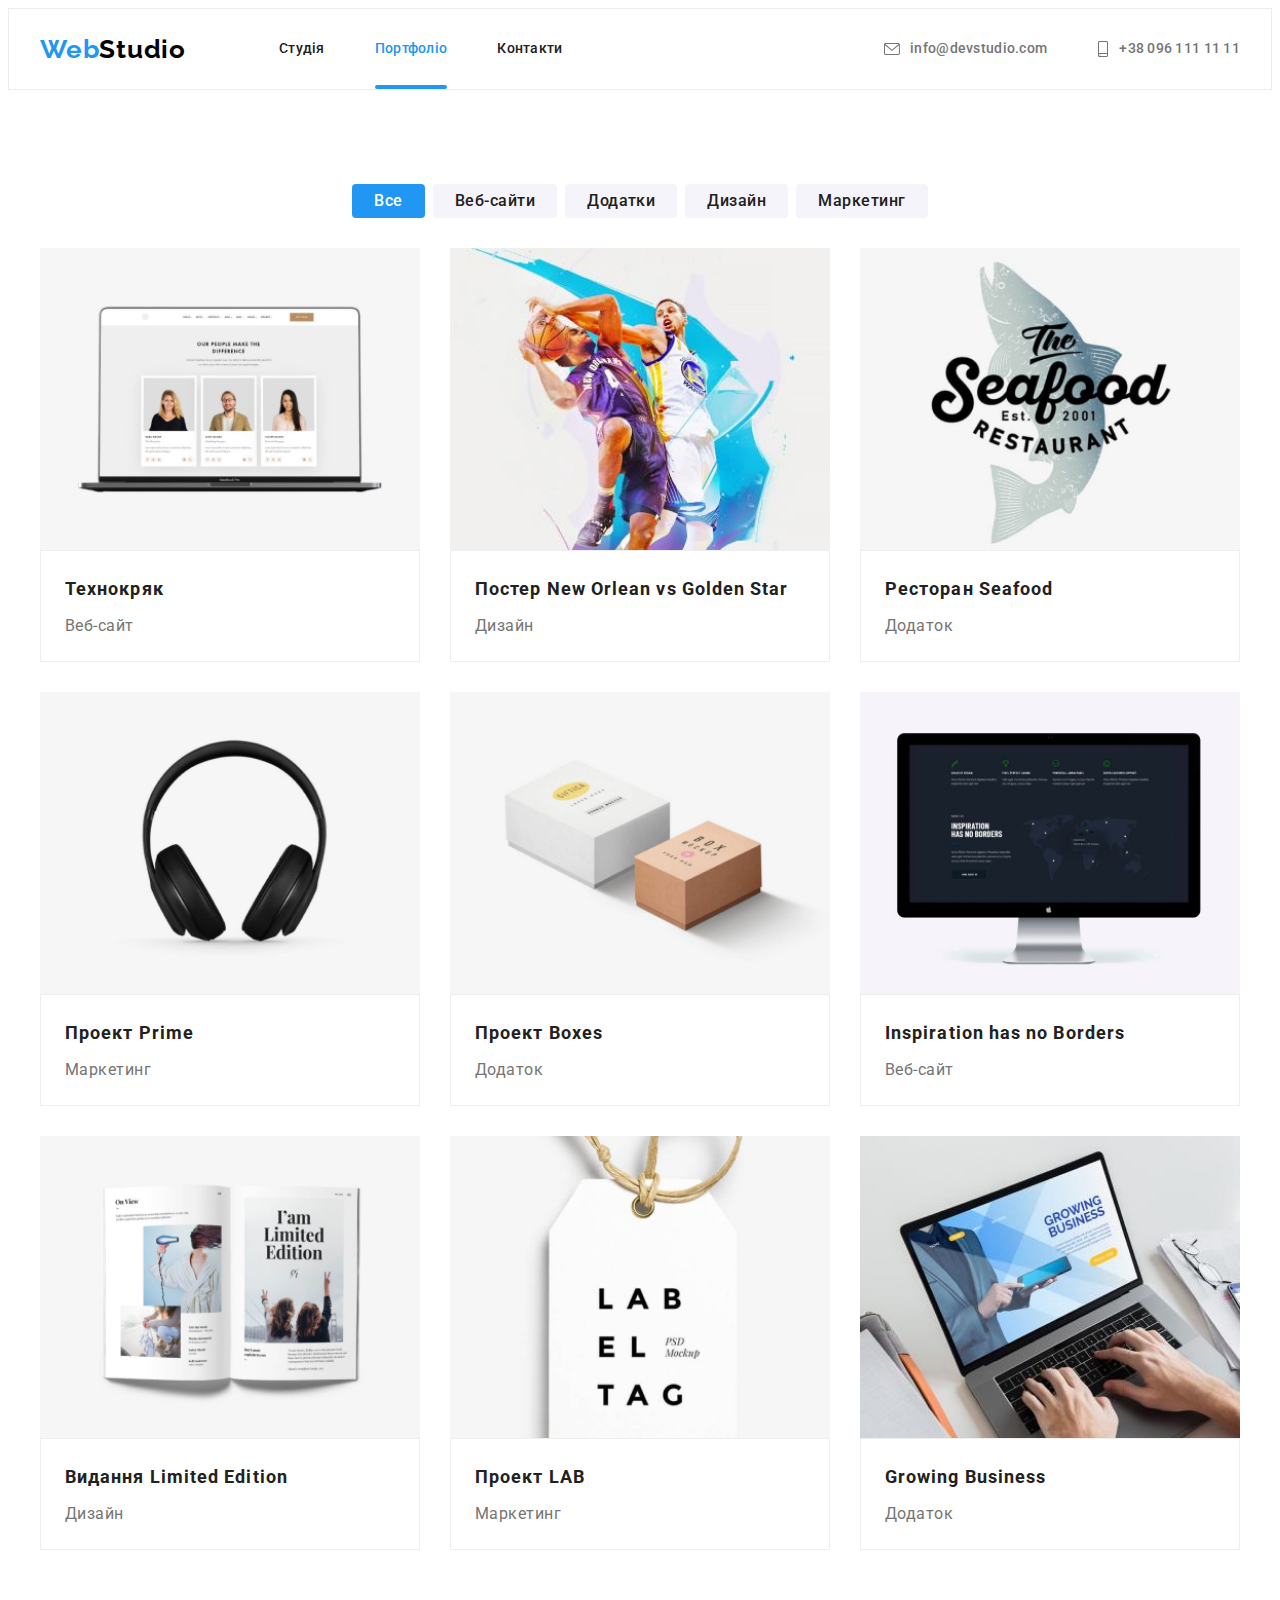
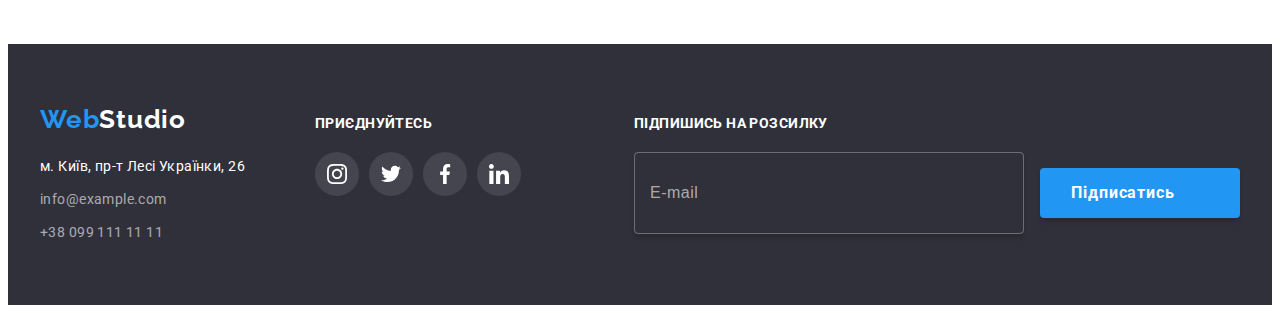
==== commit 00ff1dd2: "add menu and modal adaptive" ====
--- a/portfolio.html
+++ b/portfolio.html
@@ -21,7 +21,7 @@
     <title>Portfolio</title>
   </head>
   <body>
-    <!-- <header class="header">
+    <header class="header">
       <div class="container">
         <a href="./index.html" lang="en" class="header__logo logo link"
           >Web<span class="logo logo--dark">Studio</span></a
@@ -32,7 +32,7 @@
               <a class="header__nav-link link" href="./index.html">Студія</a>
             </li>
             <li class="header__nav-item">
-              <a class="header__nav-link current link" href="./portfolio.html">Портфоліо</a>
+              <a class="header__nav-link current link" href="">Портфоліо</a>
             </li>
             <li class="header__nav-item"><a class="header__nav-link link" href="">Контакти</a></li>
           </ul>
@@ -41,7 +41,7 @@
         <ul class="header__contact-list list">
           <li class="header__contact-item">
             <a class="header__contact-link link" href="mailto:info@devstudio.com">
-              <svg class="header__contact-icon" width="16" height="12">
+              <svg class="header__contact-icon header__contact-icon1">
                 <use href="./img/symbol-defs.svg#icon-envelope"></use>
               </svg>
               info@devstudio.com</a
@@ -49,15 +49,60 @@
           </li>
           <li class="header__contact-item">
             <a class="header__contact-link link" href="tel:+380961111111">
-              <svg class="header__contact-icon" width="10" height="16">
+              <svg class="header__contact-icon header__contact-icon2">
                 <use href="./img/symbol-defs.svg#icon-smartphone"></use>
               </svg>
               +38 096 111 11 11</a
             >
           </li>
         </ul>
+        <button type="button" class="menu-open-btn menu-btn">
+          <svg class="menu-icon" width="40" height="40">
+            <use href="./img/symbol-defs.svg#icon-menu-open"></use>
+          </svg>
+        </button>
       </div>
-    </header> -->
+
+      <div class="menu">
+        <div class="menu__wrap">
+          <button type="button" class="menu-close-btn menu-btn">
+            <svg class="menu-icon" width="40" height="40">
+              <use href="./img/symbol-defs.svg#icon-menu-close"></use>
+            </svg>
+          </button>
+          <div class="menu__wrap-top">
+            <ul class="menu__list list">
+              <li class="menu__item">
+                <a class="menu__link link" href="./index.html">Студія</a>
+              </li>
+              <li class="menu__item">
+                <a class="menu__link link current-mob" href="">Портфоліо</a>
+              </li>
+              <li class="menu__item"><a class="menu__link link" href="">Контакти</a></li>
+            </ul>
+          </div>
+
+          <div class="menu__wrap-bottom">
+            <ul class="menu__contact-list list">
+              <li class="menu__contact-item">
+                <a class="menu__contact-tel link" href="tel:+380961111111"> +38 096 111 11 11</a>
+              </li>
+              <li class="menu__contact-item">
+                <a class="menu__contact-mail link" href="mailto:info@devstudio.com">
+                  info@devstudio.com</a
+                >
+              </li>
+            </ul>
+            <ul class="menu__soc-list list">
+              <li class="menu__soc-item"><a href="" class="menu__soc-link link">Instagram</a></li>
+              <li class="menu__soc-item"><a href="" class="menu__soc-link link">Twitter</a></li>
+              <li class="menu__soc-item"><a href="" class="menu__soc-link link">Facebook</a></li>
+              <li class="menu__soc-item"><a href="" class="menu__soc-link link">LinkedIn</a></li>
+            </ul>
+          </div>
+        </div>
+      </div>
+    </header>
 
     <main>
       <section class="portfolio section">
@@ -452,5 +497,7 @@
         </form>
       </div>
     </footer>
+
+    <script src="./js/menu.js"></script>
   </body>
 </html>
--- a/css/main.min.css
+++ b/css/main.min.css
@@ -1 +1 @@
-:root{--main-color: #212121;--secondary-color: #ffffff;--accent-color: #2196f3;--text-color: #757575;--secondary-background-color: #f5f4fa}.visually-hidden{position:absolute;width:1px;height:1px;margin:-1px;border:0;padding:0;white-space:nowrap;clip-path:inset(100%);clip:rect(0 0 0 0);overflow:hidden}p,h1,h2,h3,h4,h5,h6{margin:0}ul{margin:0;padding-left:0}.list{list-style:none}.link{text-decoration:none}body{font-family:"Roboto",sans-serif;color:var(--main-color);background-color:var(--secondary-color)}img{display:block;max-width:100%;height:auto;width:100%}.section{padding-top:60px;padding-bottom:60px}@media screen and (min-width: 1200px){.section{padding-top:94px;padding-bottom:94px}}.container{width:100%;margin:0 auto;padding-left:15px;padding-right:15px}@media screen and (min-width: 480px){.container{width:480px}}@media screen and (min-width: 768px){.container{width:768px}}@media screen and (min-width: 1200px){.container{width:1200px}}.logo{font-family:"Raleway";font-weight:700;font-size:24px;line-height:1.16;letter-spacing:.03em;color:var(--accent-color);padding-top:20px;padding-bottom:20px}@media screen and (min-width: 1200px){.logo{font-weight:700;font-size:26px;line-height:1.19;letter-spacing:.03em}}.logo--dark{color:#000}.logo--light{color:var(--secondary-color)}.btn{min-width:200px;height:50px;font-family:inherit;font-weight:700;font-size:16px;line-height:1.87;letter-spacing:.06em;color:var(--secondary-color);background-color:var(--accent-color);cursor:pointer;border:none;outline:none;box-shadow:0px 4px 4px rgba(0,0,0,.15);border-radius:4px;transition:background-color 250ms cubic-bezier(0.4, 0, 0.2, 1)}.title{font-weight:700;font-size:28px;line-height:1.17;letter-spacing:.03em;text-align:center}@media screen and (min-width: 1200px){.title{font-weight:700;font-size:36px;line-height:1.16;letter-spacing:.03em}}.address{font-style:normal}.address__item:not(:last-child){margin-bottom:8px}@media screen and (min-width: 1200px){.address__item:not(:last-child){margin-bottom:9px}}.address__link{font-size:14px;line-height:1.71;letter-spacing:.03em;color:var(--secondary-color);display:block;transition:color 250ms cubic-bezier(0.4, 0, 0.2, 1)}.address__link:hover,.address__link:focus{color:var(--accent-color)}.address__mail,.address__tel{font-size:14px;line-height:1.71;letter-spacing:.03em;color:rgba(255,255,255,.6);display:block;transition:color 250ms cubic-bezier(0.4, 0, 0.2, 1)}.address__mail:hover,.address__mail:focus,.address__tel:hover,.address__tel:focus{color:var(--accent-color)}.join{margin-top:60px}@media screen and (min-width: 768px){.join{margin-top:0}}@media screen and (min-width: 1200px){.join{margin-left:70px}}.join__title{font-family:"Roboto",sans-serif;font-weight:700;font-size:14px;line-height:1.14;letter-spacing:.03em;text-transform:uppercase;color:var(--secondary-color);margin-bottom:20px}.socials{display:flex;justify-content:center}.socials__item{width:44px;height:44px;margin-right:10px}.socials__item:last-child{margin-right:0}.socials__link{width:100%;height:100%;background-color:rgba(255,255,255,.1);border-radius:50%;display:flex;align-items:center;justify-content:center;fill:var(--secondary-color);transition:background-color 250ms cubic-bezier(0.4, 0, 0.2, 1)}.socials__link:hover,.socials__link:focus{background-color:var(--accent-color)}.footer-form{margin-top:60px}@media screen and (min-width: 1200px){.footer-form{margin-left:auto;margin-top:0}}.footer-form__text{font-weight:700;font-size:14px;line-height:1.14;letter-spacing:.03em;text-transform:uppercase;color:var(--secondary-color);margin-bottom:20px}.footer-form__input{width:100%;height:50px;padding:15px;border:1px solid rgba(255,255,255,.3);box-shadow:0px 4px 4px rgba(0,0,0,.15);border-radius:4px;background-color:rgba(0,0,0,0);font-size:16px;line-height:1.25;letter-spacing:.03em;color:rgba(255,255,255,.6);outline:rgba(0,0,0,0);transition:border-color 250ms cubic-bezier(0.4, 0, 0.2, 1)}@media screen and (min-width: 768px){.footer-form__input{width:450px}}@media screen and (min-width: 1200px){.footer-form__input{width:358px}}.footer-form__input::placeholder{font-size:16px;line-height:1.25;letter-spacing:.03em;color:rgba(255,255,255,.6)}.footer-form__input:focus,.footer-form__input:hover{border-color:var(--accent-color)}.footer-form__btn{display:inline-flex;justify-content:center;align-items:center;margin-top:20px}@media screen and (min-width: 768px){.footer-form__btn{display:flex;margin-left:auto;margin-right:auto}}@media screen and (min-width: 1200px){.footer-form__btn{display:inline-flex;margin-left:12px;margin-top:0}}.footer-form__btn::after{content:"";width:24px;height:24px;background-image:url(../img/iconsend.svg);background-size:contain;margin-left:10px}.footer-form__btn:hover,.footer-form__btn:focus{cursor:pointer;background-color:#188ce8}.backdrop{width:100%;height:100%;background-color:rgba(0,0,0,.2);position:fixed;top:0;transition:opacity 300ms,visibility 300ms}.modal{width:528px;height:581px;padding:40px;background-color:var(--secondary-color);border-radius:4px;position:absolute;top:50%;left:50%;transform:translate(-50%, -50%) scale(1);transition:300ms}.backdrop.is-hidden .modal{transform:translate(-50%, -50%) scale(0)}.is-hidden{visibility:hidden;opacity:0;pointer-events:none}.modal__close-btn{width:30px;height:30px;border-radius:50%;border:1px solid rgba(0,0,0,.1);background-color:rgba(0,0,0,0);position:absolute;top:8px;right:8px;display:block;justify-content:center;align-items:center;outline:rgba(0,0,0,0)}.modal__close-btn:hover,.modal__close-btn:focus{cursor:pointer}.modal__close-icon{position:absolute;top:50%;left:50%;transform:translate(-50%, -50%);transition:fill 250ms cubic-bezier(0.4, 0, 0.2, 1)}.modal__close-btn:hover .modal__close-icon,.modal__close-btn:focus .modal__close-icon{fill:var(--accent-color)}.modal__title{font-weight:700;font-size:19px;line-height:1.15;letter-spacing:.03em;text-align:center;color:var(--main-color);margin-bottom:12px}.modal-form{display:flex;flex-direction:column}.modal-form__field:not(:first-child){margin-top:10px}.modal-form__input{width:448px;height:40px;border:1px solid rgba(33,33,33,.2);border-radius:4px;padding-top:11px;padding-bottom:11px;padding-right:11px;padding-left:42px;outline:rgba(0,0,0,0);transition:border-color 250ms cubic-bezier(0.4, 0, 0.2, 1)}.modal-form__input:focus,.modal-form__input:hover{border-color:var(--accent-color);cursor:pointer}.modal-form__input-wrap{position:relative}.modal-form__icon{position:absolute;left:12px;top:50%;transform:translateY(-50%);fill:var(--main-color);transition:fill 250ms cubic-bezier(0.4, 0, 0.2, 1)}.modal-form__input:focus+.modal-form__icon,.modal-form__input:hover+.modal-form__icon{fill:var(--accent-color)}.modal-form__label{display:block;margin-bottom:4px;font-size:12px;line-height:1.16;letter-spacing:.01em;color:var(--text-color)}.modal-form__field-area{margin-top:10px}.modal-form__textarea{resize:none;width:448px;height:120px;border:1px solid rgba(33,33,33,.2);border-radius:4px;padding:12px 16px;outline:rgba(0,0,0,0);transition:border-color 250ms cubic-bezier(0.4, 0, 0.2, 1)}.modal-form__textarea:focus,.modal-form__textarea:hover{border-color:var(--accent-color)}.modal-form__textarea::placeholder{font-size:12px;line-height:1.66;letter-spacing:.01em;color:rgba(117,117,117,.5)}.modal-form__field-check{display:flex;justify-content:center;margin-top:20px}.modal-form__check-text{font-size:14px;line-height:1.71;letter-spacing:.03em;color:var(--text-color);display:flex;align-items:center;position:relative}.modal-form__check-text::before{content:"";width:16px;height:15px;border:2px solid var(--main-color);border-radius:4px;margin-right:8px;transition:border-color 250ms cubic-bezier(0.4, 0, 0.2, 1)}.modal-form__check-text:hover::before{border-color:var(--accent-color)}.modal-form__input-check:focus+.modal-form__check-text::before{border-color:var(--accent-color)}.modal-form__input-check:checked+.modal-form__check-text:before{background-image:url(../img/check.svg);background-size:contain;border:none}.modal-form__link{text-decoration:none;font-size:14px;line-height:1.71;letter-spacing:.03em;color:var(--accent-color);margin-left:3px;position:relative}.modal-form__link::after{content:"";width:100%;height:1px;background-color:var(--accent-color);position:absolute;bottom:4px;left:0}.modal-form__btn{margin-right:auto;margin-left:auto;margin-top:30px}.modal-form__btn:hover,.modal-form__btn:focus{cursor:pointer;background-color:#188ce8}.header{border:1px solid #ececec}.header .container{display:flex;align-items:center}.header__nav{margin-left:93px}.header__nav-list{display:flex}.header__nav-item:not(:last-child){margin-right:50px}.header__contact-list{display:flex;margin-left:auto}.header__nav-link{font-weight:500;font-size:14px;line-height:1.14;letter-spacing:.02em;color:var(--main-color);padding-top:32px;padding-bottom:32px;transition:color 250ms cubic-bezier(0.4, 0, 0.2, 1);display:block;position:relative}.header__nav-link:hover,.header__nav-link:focus{color:var(--accent-color)}.header__contact-link{font-weight:500;font-size:14px;line-height:1.14;letter-spacing:.02em;color:var(--text-color);display:flex;align-items:center;transition:color 250ms cubic-bezier(0.4, 0, 0.2, 1);padding-top:32px;padding-bottom:32px}.header__contact-link:hover,.header__contact-link:focus{color:var(--accent-color)}.header__contact-icon{margin-right:10px;fill:currentColor}.header__contact-item+.header__contact-item{margin-left:50px}.current{color:var(--accent-color)}.current::after{content:"";width:100%;height:4px;background-color:var(--accent-color);border-radius:2px;position:absolute;bottom:0;left:0}.hero{height:400px;background-color:#1d1d22;display:flex;align-items:center;text-align:center;background-position:center;background-repeat:no-repeat}@media screen and (max-width: 480px){.hero{background-image:linear-gradient(rgba(47, 48, 58, 0.4), rgba(47, 48, 58, 0.4)),url(../img/hero-mob-1x.jpg)}}@media screen and (max-width: 480px)and (min-device-pixel-ratio: 2),screen and (max-width: 480px)and (min-resolution: 192dpi),screen and (max-width: 480px)and (min-resolution: 2dppx){.hero{background-image:linear-gradient(rgba(47, 48, 58, 0.4), rgba(47, 48, 58, 0.4)),url(../img/hero-mob-2x.jpg)}}@media screen and (min-width: 481px)and (max-width: 768px){.hero{background-image:linear-gradient(rgba(47, 48, 58, 0.4), rgba(47, 48, 58, 0.4)),url(../img/hero-tab-1x.jpg)}}@media screen and (min-width: 481px)and (max-width: 768px)and (min-device-pixel-ratio: 2),screen and (min-width: 481px)and (max-width: 768px)and (min-resolution: 192dpi),screen and (min-width: 481px)and (max-width: 768px)and (min-resolution: 2dppx){.hero{background-image:linear-gradient(rgba(47, 48, 58, 0.4), rgba(47, 48, 58, 0.4)),url(../img/hero-tab-2x.jpg)}}@media screen and (min-width: 769px){.hero{height:600px;background-image:linear-gradient(rgba(47, 48, 58, 0.4), rgba(47, 48, 58, 0.4)),url(../img/hero-desk-1x.jpg)}}@media screen and (min-width: 769px)and (min-device-pixel-ratio: 2),screen and (min-width: 769px)and (min-resolution: 192dpi),screen and (min-width: 769px)and (min-resolution: 2dppx){.hero{background-image:linear-gradient(rgba(47, 48, 58, 0.4), rgba(47, 48, 58, 0.4)),url(../img/hero-desk-2x.jpg)}}.hero__title{max-width:360px;font-weight:900;font-size:26px;line-height:1.62;letter-spacing:.06em;text-transform:uppercase;text-align:center;color:var(--secondary-color);margin-bottom:30px;margin-right:auto;margin-left:auto}@media screen and (min-width: 1200px){.hero__title{font-weight:900;font-size:44px;line-height:1.36;letter-spacing:.06em;max-width:696px}}.hero__btn{padding:10px 32px}.hero__btn:hover,.hero__btn:focus{background-color:#188ce8}.benefits__list{margin-bottom:-30px}@media screen and (min-width: 768px){.benefits__list{display:flex;flex-wrap:wrap;margin:-15px}}.benefits__item{width:100%;margin-bottom:30px}@media screen and (min-width: 768px){.benefits__item{width:calc((100% - 60px)/2);margin:15px}}@media screen and (min-width: 1200px){.benefits__item{width:calc((100% - 120px)/4)}}.benefits__icon-item{width:100%;height:120px;background-color:var(--secondary-background-color);margin-bottom:30px;display:flex;justify-content:center;align-items:center}.benefits__subtitle{font-weight:700;font-size:14px;line-height:1.14;letter-spacing:.03em;text-transform:uppercase;margin-bottom:10px;text-align:center}@media screen and (min-width: 768px){.benefits__subtitle{text-align:left}}.benefits__text{font-size:14px;line-height:1.71;letter-spacing:.03em;color:var(--text-color)}.works{padding-top:0;display:none}@media screen and (min-width: 1200px){.works{display:block}}.works__title{margin-bottom:50px}.works__list{display:flex;margin-right:-30px}.works__item{width:calc((100% - 60px)/3);margin-right:30px;position:relative}.works__text{font-weight:700;font-size:14px;line-height:1.14;letter-spacing:.03em;text-align:center;display:flex;justify-content:center;align-items:center;text-transform:uppercase;color:var(--secondary-color);background-color:rgba(47,48,58,.8);height:70px;width:100%;position:absolute;bottom:0}.team{background-color:var(--secondary-background-color)}.team__title{margin-bottom:30px}@media screen and (min-width: 1200px){.team__title{margin-bottom:50px}}.team__list{margin-bottom:-30px}@media screen and (min-width: 768px){.team__list{display:flex;flex-wrap:wrap;margin:-15px}}.team__item{width:100%;margin-bottom:30px;background-color:var(--secondary-color);box-shadow:0px 1px 3px rgba(0,0,0,.12),0px 1px 1px rgba(0,0,0,.14),0px 2px 1px rgba(0,0,0,.2);border-radius:0px 0px 4px 4px}@media screen and (min-width: 768px){.team__item{width:calc((100% - 60px)/2);margin:15px}}@media screen and (min-width: 1200px){.team__item{width:calc((100% - 120px)/4)}}.team__container{padding-top:30px;padding-bottom:30px;text-align:center}.team__subtitle{font-weight:500;font-size:16px;line-height:1.18;letter-spacing:.03em;margin-bottom:10px}.team__text{font-size:16px;line-height:1.18;letter-spacing:.03em;color:var(--text-color);margin-bottom:16px}.team__social-list{display:flex;justify-content:center}.team__social-item{width:44px;height:44px;margin-right:10px}.team__social-item:last-child{margin-right:0}.team__social-link{width:100%;height:100%;background-color:var(--secondary-color);border-radius:50%;display:flex;align-items:center;justify-content:center;fill:#afb1b8;transition:fill 250ms cubic-bezier(0.4, 0, 0.2, 1),background-color 250ms cubic-bezier(0.4, 0, 0.2, 1)}.team__social-link:hover,.team__social-link:focus{fill:var(--secondary-color);background-color:var(--accent-color)}.clients__title{margin-bottom:30px}@media screen and (min-width: 1200px){.clients__title{margin-bottom:50px}}.clients__list{display:flex;flex-wrap:wrap;margin:-15px}.clients__item{height:92px;width:calc((100% - 60px)/2);margin:15px}@media screen and (min-width: 768px){.clients__item{width:calc((100% - 90px)/3)}}@media screen and (min-width: 1200px){.clients__item{width:calc((100% - 180px)/6)}}.clients__link{width:100%;height:100%;display:flex;align-items:center;justify-content:center;border:1px solid #afb1b8;border-radius:4px;fill:#afb1b8;outline:rgba(0,0,0,0);transition:border 250ms cubic-bezier(0.4, 0, 0.2, 1)}.clients__link:hover,.clients__link:focus{border-color:var(--accent-color)}.clients__icon{transition:fill 250ms cubic-bezier(0.4, 0, 0.2, 1)}.clients__link:hover .clients__icon,.clients__link:focus .clients__icon{fill:var(--accent-color)}.footer{background-color:#2f303a;padding-top:60px;padding-bottom:60px}.footer-container{text-align:center}@media screen and (min-width: 1200px){.footer-container{display:flex;align-items:baseline}}@media screen and (min-width: 1200px){.footer-container{text-align:left}}.footer__logo{display:block;padding:0;margin-bottom:20px}@media screen and (min-width: 768px){.tablet-container{display:flex;justify-content:space-around;align-items:baseline}}.portfolio__nav-list{display:flex;justify-content:flex-start;flex-wrap:wrap;margin-bottom:-15px}@media screen and (min-width: 768px){.portfolio__nav-list{justify-content:center;margin-bottom:30px}}.portfolio__nav-item:not(:last-child){margin-right:10px;margin-bottom:15px}@media screen and (min-width: 768px){.portfolio__nav-item:not(:last-child){margin-right:8px;margin-bottom:0}}.portfolio__btn{font-family:inherit;font-weight:500;font-size:16px;line-height:1.36;letter-spacing:.03em;color:var(--main-color);background-color:var(--secondary-background-color);cursor:pointer;padding:6px 22px;border-radius:4px;border:rgba(0,0,0,0);transition:color 250ms cubic-bezier(0.4, 0, 0.2, 1),background-color 250ms cubic-bezier(0.4, 0, 0.2, 1),box-shadow 250ms cubic-bezier(0.4, 0, 0.2, 1)}.portfolio__btn:hover,.portfolio__btn:focus,.portfolio__btn:active{color:var(--secondary-color);background-color:var(--accent-color);box-shadow:0px 3px 1px rgba(0,0,0,.1),0px 1px 2px rgba(0,0,0,.08),0px 2px 2px rgba(0,0,0,.12)}.portfolio__btn-all{font-family:inherit;font-weight:500;font-size:16px;line-height:1.36;letter-spacing:.03em;color:var(--secondary-color);background-color:var(--accent-color);cursor:pointer}.portfolio__list{margin-top:40px;margin-bottom:-30px}@media screen and (min-width: 768px){.portfolio__list{display:flex;flex-wrap:wrap;margin:-15px}}.portfolio__item{width:100%;margin-bottom:30px}@media screen and (min-width: 768px){.portfolio__item{width:calc((100% - 60px)/2);margin:15px}}@media screen and (min-width: 1200px){.portfolio__item{width:calc((100% - 90px)/3)}}.card__link{display:flex;flex-direction:column;height:100%;transition:box-shadow 250ms cubic-bezier(0.4, 0, 0.2, 1)}.card__link:hover,.card__link:focus{box-shadow:0px 1px 1px rgba(0,0,0,.12),0px 4px 4px rgba(0,0,0,.06),1px 4px 6px rgba(0,0,0,.16)}.card__thumb{position:relative;overflow:hidden}.card__overley{font-size:18px;line-height:1.55;letter-spacing:.03em;color:var(--secondary-color);background-color:rgba(33,150,243,.9);padding:63px 24px;position:absolute;top:0;right:0;height:100%;transform:translateY(101%);transition:transform 250ms cubic-bezier(0.4, 0, 0.2, 1)}.card__link:hover .card__overley,.card__link:focus .card__overley{transform:translateY(0)}.card__container{padding:20px 24px;border:1px solid #eee}.flex-grow{flex-grow:1}.card__subtitle{font-weight:700;font-size:18px;line-height:2;letter-spacing:.06em;color:var(--main-color);margin-bottom:4px}.card__text{font-size:16px;line-height:1.88;letter-spacing:.03em;color:var(--text-color)}/*# sourceMappingURL=main.min.css.map */+:root{--main-color: #212121;--secondary-color: #ffffff;--accent-color: #2196f3;--text-color: #757575;--secondary-background-color: #f5f4fa}.visually-hidden{position:absolute;width:1px;height:1px;margin:-1px;border:0;padding:0;white-space:nowrap;clip-path:inset(100%);clip:rect(0 0 0 0);overflow:hidden}p,h1,h2,h3,h4,h5,h6{margin:0}ul{margin:0;padding-left:0}.list{list-style:none}.link{text-decoration:none}body{font-family:"Roboto",sans-serif;color:var(--main-color);background-color:var(--secondary-color)}img{display:block;max-width:100%;height:auto;width:100%}.section{padding-top:60px;padding-bottom:60px}@media screen and (min-width: 1200px){.section{padding-top:94px;padding-bottom:94px}}.container{width:100%;margin:0 auto;padding-left:15px;padding-right:15px}@media screen and (min-width: 480px){.container{width:480px}}@media screen and (min-width: 768px){.container{width:768px}}@media screen and (min-width: 1200px){.container{width:1200px}}.logo{font-family:"Raleway";font-weight:700;font-size:24px;line-height:1.16;letter-spacing:.03em;color:var(--accent-color);padding-top:16px;padding-bottom:16px}@media screen and (min-width: 1200px){.logo{font-weight:700;font-size:26px;line-height:1.19;letter-spacing:.03em}}.logo--dark{color:#000}.logo--light{color:var(--secondary-color)}.btn{min-width:200px;height:50px;font-family:inherit;font-weight:700;font-size:16px;line-height:1.87;letter-spacing:.06em;color:var(--secondary-color);background-color:var(--accent-color);cursor:pointer;border:none;outline:none;box-shadow:0px 4px 4px rgba(0,0,0,.15);border-radius:4px;transition:background-color 250ms cubic-bezier(0.4, 0, 0.2, 1)}.title{font-weight:700;font-size:28px;line-height:1.17;letter-spacing:.03em;text-align:center}@media screen and (min-width: 1200px){.title{font-weight:700;font-size:36px;line-height:1.16;letter-spacing:.03em}}.address{font-style:normal}.address__item:not(:last-child){margin-bottom:8px}@media screen and (min-width: 1200px){.address__item:not(:last-child){margin-bottom:9px}}.address__link{font-size:14px;line-height:1.71;letter-spacing:.03em;color:var(--secondary-color);display:block;transition:color 250ms cubic-bezier(0.4, 0, 0.2, 1)}.address__link:hover,.address__link:focus{color:var(--accent-color)}.address__mail,.address__tel{font-size:14px;line-height:1.71;letter-spacing:.03em;color:rgba(255,255,255,.6);display:block;transition:color 250ms cubic-bezier(0.4, 0, 0.2, 1)}.address__mail:hover,.address__mail:focus,.address__tel:hover,.address__tel:focus{color:var(--accent-color)}.join{margin-top:60px}@media screen and (min-width: 768px){.join{margin-top:0}}@media screen and (min-width: 1200px){.join{margin-left:70px}}.join__title{font-family:"Roboto",sans-serif;font-weight:700;font-size:14px;line-height:1.14;letter-spacing:.03em;text-transform:uppercase;color:var(--secondary-color);margin-bottom:20px}.socials{display:flex;justify-content:center}.socials__item{width:44px;height:44px;margin-right:10px}.socials__item:last-child{margin-right:0}.socials__link{width:100%;height:100%;background-color:rgba(255,255,255,.1);border-radius:50%;display:flex;align-items:center;justify-content:center;fill:var(--secondary-color);transition:background-color 250ms cubic-bezier(0.4, 0, 0.2, 1)}.socials__link:hover,.socials__link:focus{background-color:var(--accent-color)}.footer-form{margin-top:60px}@media screen and (min-width: 1200px){.footer-form{margin-left:auto;margin-top:0}}.footer-form__text{font-weight:700;font-size:14px;line-height:1.14;letter-spacing:.03em;text-transform:uppercase;color:var(--secondary-color);margin-bottom:20px}.footer-form__input{width:100%;height:50px;padding:15px;border:1px solid rgba(255,255,255,.3);box-shadow:0px 4px 4px rgba(0,0,0,.15);border-radius:4px;background-color:rgba(0,0,0,0);font-size:16px;line-height:1.25;letter-spacing:.03em;color:rgba(255,255,255,.6);outline:rgba(0,0,0,0);transition:border-color 250ms cubic-bezier(0.4, 0, 0.2, 1)}@media screen and (min-width: 768px){.footer-form__input{width:450px}}@media screen and (min-width: 1200px){.footer-form__input{width:358px}}.footer-form__input::placeholder{font-size:16px;line-height:1.25;letter-spacing:.03em;color:rgba(255,255,255,.6)}.footer-form__input:focus,.footer-form__input:hover{border-color:var(--accent-color)}.footer-form__btn{display:inline-flex;justify-content:center;align-items:center;margin-top:20px}@media screen and (min-width: 768px){.footer-form__btn{display:flex;margin-left:auto;margin-right:auto}}@media screen and (min-width: 1200px){.footer-form__btn{display:inline-flex;margin-left:12px;margin-top:0}}.footer-form__btn::after{content:"";width:24px;height:24px;background-image:url(../img/iconsend.svg);background-size:contain;margin-left:10px}.footer-form__btn:hover,.footer-form__btn:focus{cursor:pointer;background-color:#188ce8}.backdrop{width:100%;height:100%;background-color:rgba(0,0,0,.2);position:fixed;top:0;transition:opacity 300ms,visibility 300ms}.modal{width:450px;height:609px;padding:40px;background-color:var(--secondary-color);border-radius:4px;position:absolute;top:50%;left:50%;transform:translate(-50%, -50%) scale(1);transition:300ms}@media screen and (min-width: 1200px){.modal{width:528px;height:581px}}.backdrop.is-hidden .modal{transform:translate(-50%, -50%) scale(0)}.is-hidden{visibility:hidden;opacity:0;pointer-events:none}.modal__close-btn{width:30px;height:30px;border-radius:50%;border:1px solid rgba(0,0,0,.1);background-color:rgba(0,0,0,0);position:absolute;top:8px;right:8px;display:block;justify-content:center;align-items:center;outline:rgba(0,0,0,0)}.modal__close-btn:hover,.modal__close-btn:focus{cursor:pointer}.modal__close-icon{position:absolute;top:50%;left:50%;transform:translate(-50%, -50%);transition:fill 250ms cubic-bezier(0.4, 0, 0.2, 1)}.modal__close-btn:hover .modal__close-icon,.modal__close-btn:focus .modal__close-icon{fill:var(--accent-color)}.modal__title{font-weight:700;font-size:20px;line-height:1.5;letter-spacing:.03em;text-align:center;color:var(--main-color);margin-bottom:12px}@media screen and (min-width: 768px){.modal__title{font-weight:700;font-size:19px;line-height:1.15;letter-spacing:.03em}}.modal-form{display:flex;flex-direction:column}.modal-form__field:not(:first-child){margin-top:10px}.modal-form__input{width:370px;height:40px;border:1px solid rgba(33,33,33,.2);border-radius:4px;padding-top:11px;padding-bottom:11px;padding-right:11px;padding-left:42px;outline:rgba(0,0,0,0);transition:border-color 250ms cubic-bezier(0.4, 0, 0.2, 1)}@media screen and (min-width: 1200px){.modal-form__input{width:448px}}.modal-form__input:focus,.modal-form__input:hover{border-color:var(--accent-color);cursor:pointer}.modal-form__input-wrap{position:relative}.modal-form__icon{position:absolute;left:12px;top:50%;transform:translateY(-50%);fill:var(--main-color);transition:fill 250ms cubic-bezier(0.4, 0, 0.2, 1)}.modal-form__input:focus+.modal-form__icon,.modal-form__input:hover+.modal-form__icon{fill:var(--accent-color)}.modal-form__label{display:block;margin-bottom:4px;font-size:12px;line-height:1.16;letter-spacing:.01em;color:var(--text-color)}.modal-form__field-area{margin-top:10px}.modal-form__textarea{resize:none;width:370px;height:120px;border:1px solid rgba(33,33,33,.2);border-radius:4px;padding:12px 16px;outline:rgba(0,0,0,0);transition:border-color 250ms cubic-bezier(0.4, 0, 0.2, 1)}@media screen and (min-width: 1200px){.modal-form__textarea{width:448px}}.modal-form__textarea:focus,.modal-form__textarea:hover{border-color:var(--accent-color)}.modal-form__textarea::placeholder{font-size:12px;line-height:1.66;letter-spacing:.01em;color:rgba(117,117,117,.5)}.modal-form__field-check{display:flex;justify-content:center;margin-top:20px}.modal-form__check-text{font-size:12px;line-height:1.16;letter-spacing:.03em;color:var(--text-color);display:flex;align-items:center;position:relative}@media screen and (min-width: 1200px){.modal-form__check-text{font-size:14px;line-height:1.71;letter-spacing:.03em}}.modal-form__check-text::before{content:"";width:16px;height:15px;border:2px solid var(--main-color);border-radius:4px;margin-right:8px;transition:border-color 250ms cubic-bezier(0.4, 0, 0.2, 1)}.modal-form__check-text:hover::before{border-color:var(--accent-color)}.modal-form__input-check:focus+.modal-form__check-text::before{border-color:var(--accent-color)}.modal-form__input-check:checked+.modal-form__check-text:before{background-image:url(../img/check.svg);background-size:contain;border:none}.modal-form__link{text-decoration:none;font-size:14px;line-height:1.71;letter-spacing:.03em;color:var(--accent-color);margin-left:3px;position:relative}.modal-form__link::after{content:"";width:100%;height:1px;background-color:var(--accent-color);position:absolute;bottom:4px;left:0}.modal-form__btn{margin-right:auto;margin-left:auto;margin-top:30px}.modal-form__btn:hover,.modal-form__btn:focus{cursor:pointer;background-color:#188ce8}.menu-btn{display:block;padding:0;margin-left:auto;background-color:rgba(0,0,0,0);border:none;outline:none}.menu-btn:hover,.menu-btn:focus{cursor:pointer}@media screen and (min-width: 768px){.menu-open-btn{display:none}}.menu-icon{fill:#000;transition:fill 250ms cubic-bezier(0.4, 0, 0.2, 1)}.menu-btn:hover .menu-icon,.menu-btn:focus .menu-icon{fill:var(--accent-color)}.menu-close-btn{position:absolute;top:10px;right:15px}.menu{position:fixed;top:0;left:0;background-color:var(--secondary-color);width:100vw;height:100vh;z-index:1;padding-top:48px;padding-left:40px;padding-bottom:48px}@media screen and (min-width: 768px){.menu{display:none}}.menu__wrap{display:flex;flex-direction:column;justify-content:space-between;height:100%}.menu__item:not(:last-child){margin-bottom:30px}.menu__link{font-weight:500;font-size:40px;line-height:1.17;letter-spacing:.02em;color:var(--main-color)}.current-mob{color:var(--accent-color)}.menu__contact-list{margin-bottom:64px}.menu__contact-item:first-child{margin-bottom:32px}.menu__contact-tel{font-weight:500;font-size:34px;line-height:1.17;letter-spacing:.02em;color:var(--accent-color)}.menu__contact-mail{font-weight:500;font-size:24px;line-height:1.16;letter-spacing:.02em;color:var(--text-color)}.menu__soc-list{display:flex;justify-content:flex-start}.menu__soc-item:not(:last-child){border-right:1px solid rgba(33,33,33,.2);padding-right:10px}.menu__soc-item:not(:first-child){padding-left:10px}.menu__soc-link{font-weight:500;font-size:18px;line-height:1.22;letter-spacing:.02em;color:var(--accent-color)}.header{border:1px solid #ececec}.header>.container{display:flex;align-items:center}.header__nav{margin-left:93px;display:none}@media screen and (min-width: 768px){.header__nav{display:flex}}.header__nav-list{display:flex}.header__nav-item:not(:last-child){margin-right:50px}.header__contact-list{display:none}@media screen and (min-width: 768px){.header__contact-list{display:block;margin-left:84px}}@media screen and (min-width: 1200px){.header__contact-list{display:flex;margin-left:auto}}.header__nav-link{font-weight:500;font-size:14px;line-height:1.14;letter-spacing:.02em;color:var(--main-color);padding-top:32px;padding-bottom:32px;transition:color 250ms cubic-bezier(0.4, 0, 0.2, 1);display:block;position:relative}.header__nav-link:hover,.header__nav-link:focus{color:var(--accent-color)}.header__contact-link{font-weight:500;font-size:12px;line-height:1.16;letter-spacing:.02em;color:var(--text-color);display:flex;align-items:center;transition:color 250ms cubic-bezier(0.4, 0, 0.2, 1)}@media screen and (min-width: 1200px){.header__contact-link{padding-top:32px;padding-bottom:32px;font-weight:500;font-size:14px;line-height:1.14;letter-spacing:.02em}}.header__contact-link:hover,.header__contact-link:focus{color:var(--accent-color)}.header__contact-icon{margin-right:8px;fill:currentColor}@media screen and (min-width: 1200px){.header__contact-icon{margin-right:10px}}.header__contact-icon1{width:14px;height:10px}@media screen and (min-width: 1200px){.header__contact-icon1{width:16px;height:12px}}.header__contact-icon2{width:10px;height:14px}@media screen and (min-width: 1200px){.header__contact-icon2{width:12px;height:16px}}.header__contact-item+.header__contact-item{margin-top:10px}@media screen and (min-width: 1200px){.header__contact-item+.header__contact-item{margin-top:0;margin-left:50px}}.current{color:var(--accent-color)}.current::after{content:"";width:100%;height:4px;background-color:var(--accent-color);border-radius:2px;position:absolute;bottom:0;left:0}.hero{height:400px;background-color:#1d1d22;display:flex;align-items:center;text-align:center;background-position:center;background-repeat:no-repeat;background-size:cover}@media screen and (max-width: 480px){.hero{background-image:linear-gradient(rgba(47, 48, 58, 0.4), rgba(47, 48, 58, 0.4)),url(../img/hero-mob-1x.jpg)}}@media screen and (max-width: 480px)and (min-device-pixel-ratio: 2),screen and (max-width: 480px)and (min-resolution: 192dpi),screen and (max-width: 480px)and (min-resolution: 2dppx){.hero{background-image:linear-gradient(rgba(47, 48, 58, 0.4), rgba(47, 48, 58, 0.4)),url(../img/hero-mob-2x.jpg)}}@media screen and (min-width: 481px)and (max-width: 950px){.hero{background-image:linear-gradient(rgba(47, 48, 58, 0.4), rgba(47, 48, 58, 0.4)),url(../img/hero-tab-1x.jpg)}}@media screen and (min-width: 481px)and (max-width: 950px)and (min-device-pixel-ratio: 2),screen and (min-width: 481px)and (max-width: 950px)and (min-resolution: 192dpi),screen and (min-width: 481px)and (max-width: 950px)and (min-resolution: 2dppx){.hero{background-image:linear-gradient(rgba(47, 48, 58, 0.4), rgba(47, 48, 58, 0.4)),url(../img/hero-tab-2x.jpg)}}@media screen and (min-width: 951px){.hero{max-width:1600px;margin:0 auto;height:600px;background-image:linear-gradient(rgba(47, 48, 58, 0.4), rgba(47, 48, 58, 0.4)),url(../img/hero-desk-1x.jpg)}}@media screen and (min-width: 951px)and (min-device-pixel-ratio: 2),screen and (min-width: 951px)and (min-resolution: 192dpi),screen and (min-width: 951px)and (min-resolution: 2dppx){.hero{background-image:linear-gradient(rgba(47, 48, 58, 0.4), rgba(47, 48, 58, 0.4)),url(../img/hero-desk-2x.jpg)}}.hero__title{max-width:360px;font-weight:900;font-size:26px;line-height:1.62;letter-spacing:.06em;text-transform:uppercase;text-align:center;color:var(--secondary-color);margin-bottom:30px;margin-right:auto;margin-left:auto}@media screen and (min-width: 768px){.hero__title{font-weight:900;font-size:44px;line-height:1.36;letter-spacing:.06em;max-width:696px}}.hero__btn{padding:10px 32px}.hero__btn:hover,.hero__btn:focus{background-color:#188ce8}.benefits__list{margin-bottom:-30px}@media screen and (min-width: 768px){.benefits__list{display:flex;flex-wrap:wrap;margin:-15px}}.benefits__item{width:100%;margin-bottom:30px}@media screen and (min-width: 768px){.benefits__item{width:calc((100% - 60px)/2);margin:15px}}@media screen and (min-width: 1200px){.benefits__item{width:calc((100% - 120px)/4)}}.benefits__icon-item{width:100%;height:120px;background-color:var(--secondary-background-color);margin-bottom:30px;display:flex;justify-content:center;align-items:center}.benefits__subtitle{font-weight:700;font-size:14px;line-height:1.14;letter-spacing:.03em;text-transform:uppercase;margin-bottom:10px;text-align:center}@media screen and (min-width: 768px){.benefits__subtitle{text-align:left}}.benefits__text{font-size:14px;line-height:1.71;letter-spacing:.03em;color:var(--text-color)}.works{padding-top:0;display:none}@media screen and (min-width: 1200px){.works{display:block}}.works__title{margin-bottom:50px}.works__list{display:flex;margin-right:-30px}.works__item{width:calc((100% - 60px)/3);margin-right:30px;position:relative}.works__text{font-weight:700;font-size:14px;line-height:1.14;letter-spacing:.03em;text-align:center;display:flex;justify-content:center;align-items:center;text-transform:uppercase;color:var(--secondary-color);background-color:rgba(47,48,58,.8);height:70px;width:100%;position:absolute;bottom:0}.team{background-color:var(--secondary-background-color)}.team__title{margin-bottom:30px}@media screen and (min-width: 1200px){.team__title{margin-bottom:50px}}.team__list{margin-bottom:-30px}@media screen and (min-width: 768px){.team__list{display:flex;flex-wrap:wrap;margin:-15px}}.team__item{width:100%;margin-bottom:30px;background-color:var(--secondary-color);box-shadow:0px 1px 3px rgba(0,0,0,.12),0px 1px 1px rgba(0,0,0,.14),0px 2px 1px rgba(0,0,0,.2);border-radius:0px 0px 4px 4px}@media screen and (min-width: 768px){.team__item{width:calc((100% - 60px)/2);margin:15px}}@media screen and (min-width: 1200px){.team__item{width:calc((100% - 120px)/4)}}.team__container{padding-top:30px;padding-bottom:30px;text-align:center}.team__subtitle{font-weight:500;font-size:16px;line-height:1.18;letter-spacing:.03em;margin-bottom:10px}.team__text{font-size:16px;line-height:1.18;letter-spacing:.03em;color:var(--text-color);margin-bottom:16px}.team__social-list{display:flex;justify-content:center}.team__social-item{width:44px;height:44px;margin-right:10px}.team__social-item:last-child{margin-right:0}.team__social-link{width:100%;height:100%;background-color:var(--secondary-color);border-radius:50%;display:flex;align-items:center;justify-content:center;fill:#afb1b8;transition:fill 250ms cubic-bezier(0.4, 0, 0.2, 1),background-color 250ms cubic-bezier(0.4, 0, 0.2, 1)}.team__social-link:hover,.team__social-link:focus{fill:var(--secondary-color);background-color:var(--accent-color)}.clients__title{margin-bottom:30px}@media screen and (min-width: 1200px){.clients__title{margin-bottom:50px}}.clients__list{display:flex;flex-wrap:wrap;margin:-15px}.clients__item{height:92px;width:calc((100% - 60px)/2);margin:15px}@media screen and (min-width: 768px){.clients__item{width:calc((100% - 90px)/3)}}@media screen and (min-width: 1200px){.clients__item{width:calc((100% - 180px)/6)}}.clients__link{width:100%;height:100%;display:flex;align-items:center;justify-content:center;border:1px solid #afb1b8;border-radius:4px;fill:#afb1b8;outline:rgba(0,0,0,0);transition:border 250ms cubic-bezier(0.4, 0, 0.2, 1)}.clients__link:hover,.clients__link:focus{border-color:var(--accent-color)}.clients__icon{transition:fill 250ms cubic-bezier(0.4, 0, 0.2, 1)}.clients__link:hover .clients__icon,.clients__link:focus .clients__icon{fill:var(--accent-color)}.footer{background-color:#2f303a;padding-top:60px;padding-bottom:60px}.footer-container{text-align:center}@media screen and (min-width: 1200px){.footer-container{display:flex;align-items:baseline}}@media screen and (min-width: 1200px){.footer-container{text-align:left}}.footer__logo{display:block;padding:0;margin-bottom:20px}@media screen and (min-width: 768px){.tablet-container{display:flex;justify-content:space-around;align-items:baseline}}.portfolio__nav-list{display:flex;justify-content:flex-start;flex-wrap:wrap;margin-bottom:-15px}@media screen and (min-width: 768px){.portfolio__nav-list{justify-content:center;margin-bottom:30px}}.portfolio__nav-item:not(:last-child){margin-right:10px;margin-bottom:15px}@media screen and (min-width: 768px){.portfolio__nav-item:not(:last-child){margin-right:8px;margin-bottom:0}}.portfolio__btn{font-family:inherit;font-weight:500;font-size:16px;line-height:1.36;letter-spacing:.03em;color:var(--main-color);background-color:var(--secondary-background-color);cursor:pointer;padding:6px 22px;border-radius:4px;border:rgba(0,0,0,0);transition:color 250ms cubic-bezier(0.4, 0, 0.2, 1),background-color 250ms cubic-bezier(0.4, 0, 0.2, 1),box-shadow 250ms cubic-bezier(0.4, 0, 0.2, 1)}.portfolio__btn:hover,.portfolio__btn:focus,.portfolio__btn:active{color:var(--secondary-color);background-color:var(--accent-color);box-shadow:0px 3px 1px rgba(0,0,0,.1),0px 1px 2px rgba(0,0,0,.08),0px 2px 2px rgba(0,0,0,.12)}.portfolio__btn-all{font-family:inherit;font-weight:500;font-size:16px;line-height:1.36;letter-spacing:.03em;color:var(--secondary-color);background-color:var(--accent-color);cursor:pointer}.portfolio__list{margin-top:40px;margin-bottom:-30px}@media screen and (min-width: 768px){.portfolio__list{display:flex;flex-wrap:wrap;margin:-15px}}.portfolio__item{width:100%;margin-bottom:30px}@media screen and (min-width: 768px){.portfolio__item{width:calc((100% - 60px)/2);margin:15px}}@media screen and (min-width: 1200px){.portfolio__item{width:calc((100% - 90px)/3)}}.card__link{display:flex;flex-direction:column;height:100%;transition:box-shadow 250ms cubic-bezier(0.4, 0, 0.2, 1)}.card__link:hover,.card__link:focus{box-shadow:0px 1px 1px rgba(0,0,0,.12),0px 4px 4px rgba(0,0,0,.06),1px 4px 6px rgba(0,0,0,.16)}.card__thumb{position:relative;overflow:hidden}.card__overley{color:var(--secondary-color);background-color:rgba(33,150,243,.9);position:absolute;top:0;right:0;height:100%;transform:translateY(101%);transition:transform 250ms cubic-bezier(0.4, 0, 0.2, 1);font-size:4.65vw;line-height:1.55;letter-spacing:.03em;padding:24px}.card__link:hover .card__overley,.card__link:focus .card__overley{transform:translateY(0)}@media screen and (min-width: 480px){.card__overley{padding:77px 24px;font-size:18px;line-height:1.55;letter-spacing:.03em}}@media screen and (min-width: 768px){.card__overley{padding:49px 24px 77px}}@media screen and (min-width: 1200px){.card__overley{padding:63px 24px}}.card__container{padding:20px 24px;border:1px solid #eee}.flex-grow{flex-grow:1}.card__subtitle{font-weight:700;font-size:18px;line-height:2;letter-spacing:.06em;color:var(--main-color);margin-bottom:4px}.card__text{font-size:16px;line-height:1.88;letter-spacing:.03em;color:var(--text-color)}/*# sourceMappingURL=main.min.css.map */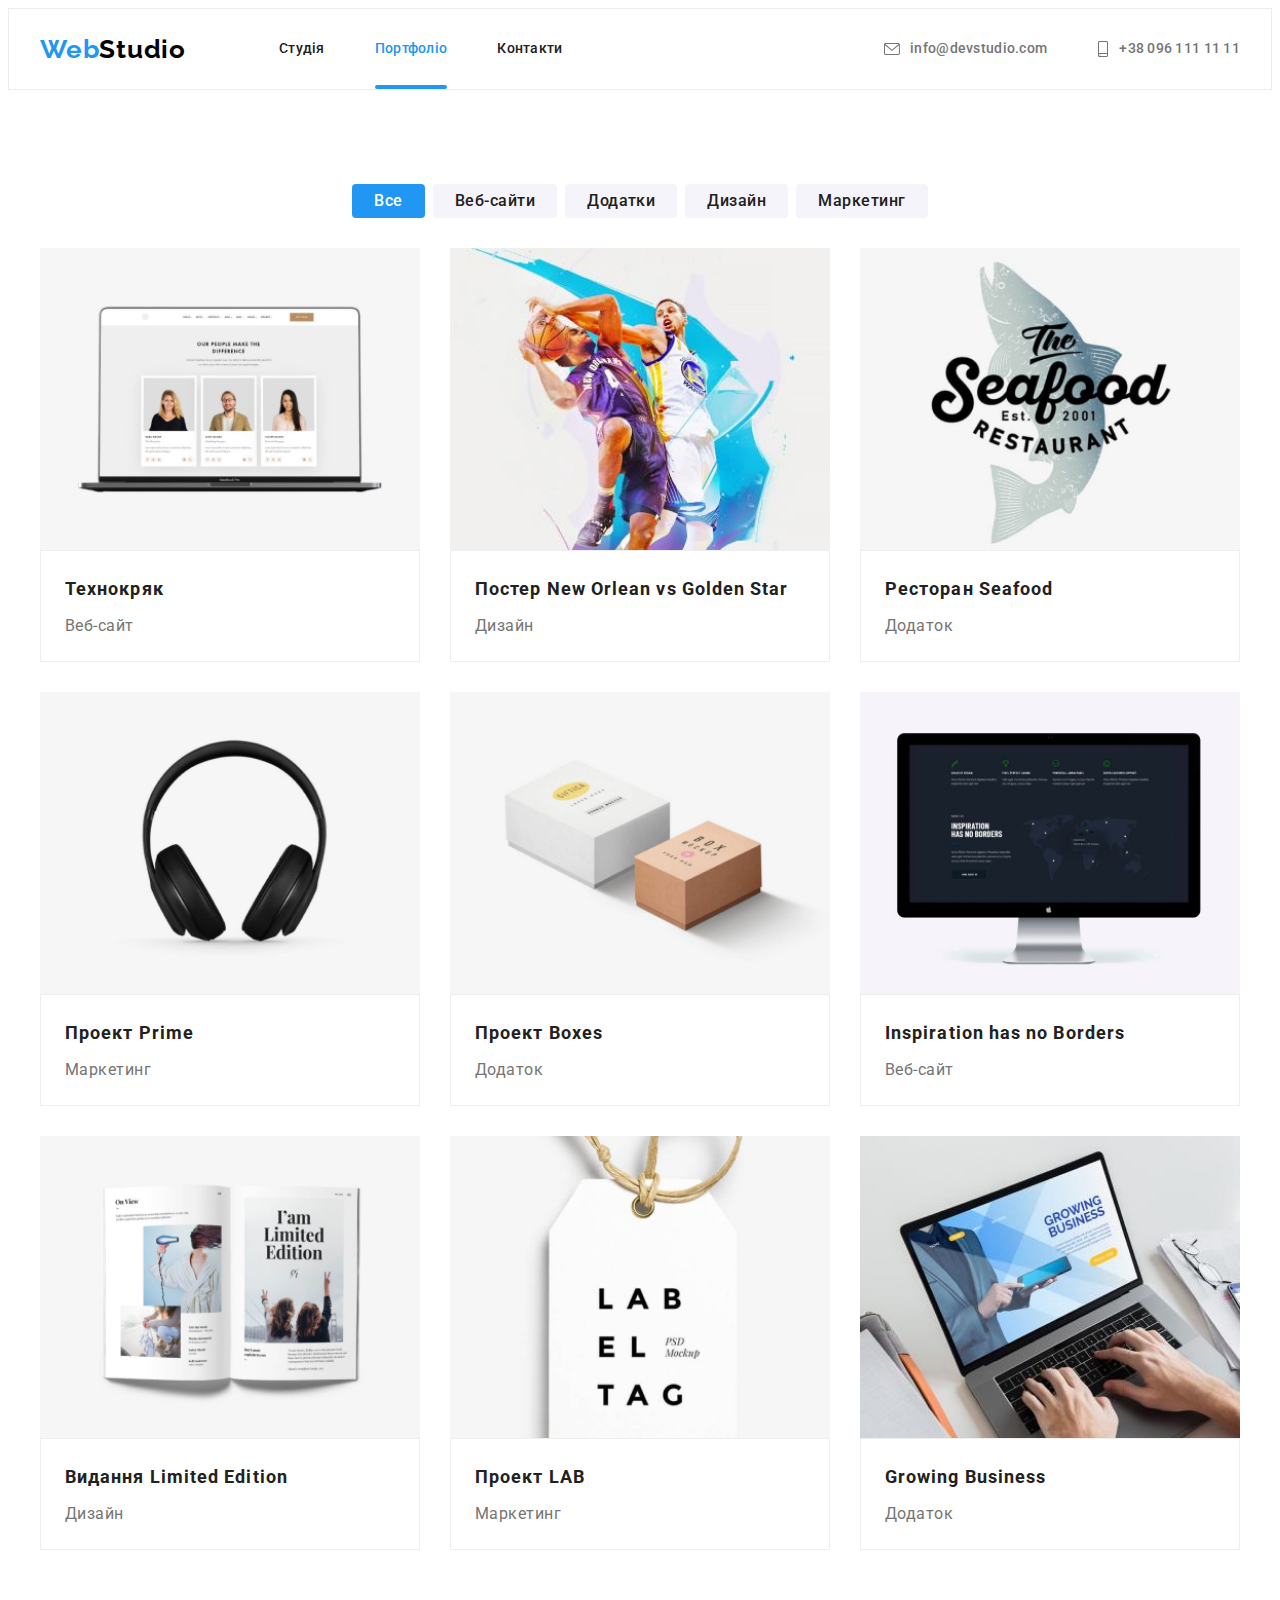
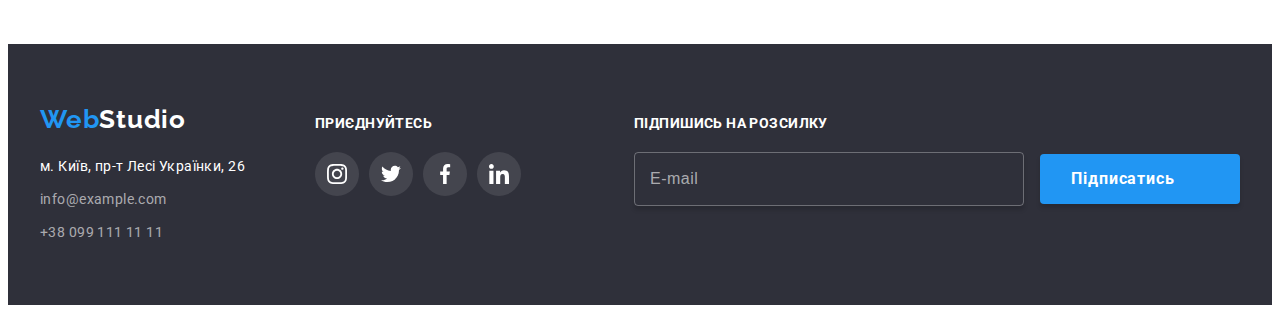
==== commit 6c4f2a50: "correct" ====
--- a/portfolio.html
+++ b/portfolio.html
@@ -63,7 +63,7 @@
         </button>
       </div>
 
-      <div class="menu">
+      <div class="menu is-hidden">
         <div class="menu__wrap">
           <button type="button" class="menu-close-btn menu-btn">
             <svg class="menu-icon" width="40" height="40">
@@ -151,7 +151,7 @@
                     приватну особу.
                   </p>
                 </div>
-                <div class="card__container flex-grow">
+                <div class="card__container">
                   <h2 class="card__subtitle">Технокряк</h2>
                   <p class="card__text">Веб-сайт</p>
                 </div>
--- a/css/main.min.css
+++ b/css/main.min.css
@@ -1 +1 @@
-:root{--main-color: #212121;--secondary-color: #ffffff;--accent-color: #2196f3;--text-color: #757575;--secondary-background-color: #f5f4fa}.visually-hidden{position:absolute;width:1px;height:1px;margin:-1px;border:0;padding:0;white-space:nowrap;clip-path:inset(100%);clip:rect(0 0 0 0);overflow:hidden}p,h1,h2,h3,h4,h5,h6{margin:0}ul{margin:0;padding-left:0}.list{list-style:none}.link{text-decoration:none}body{font-family:"Roboto",sans-serif;color:var(--main-color);background-color:var(--secondary-color)}img{display:block;max-width:100%;height:auto;width:100%}.section{padding-top:60px;padding-bottom:60px}@media screen and (min-width: 1200px){.section{padding-top:94px;padding-bottom:94px}}.container{width:100%;margin:0 auto;padding-left:15px;padding-right:15px}@media screen and (min-width: 480px){.container{width:480px}}@media screen and (min-width: 768px){.container{width:768px}}@media screen and (min-width: 1200px){.container{width:1200px}}.logo{font-family:"Raleway";font-weight:700;font-size:24px;line-height:1.16;letter-spacing:.03em;color:var(--accent-color);padding-top:16px;padding-bottom:16px}@media screen and (min-width: 1200px){.logo{font-weight:700;font-size:26px;line-height:1.19;letter-spacing:.03em}}.logo--dark{color:#000}.logo--light{color:var(--secondary-color)}.btn{min-width:200px;height:50px;font-family:inherit;font-weight:700;font-size:16px;line-height:1.87;letter-spacing:.06em;color:var(--secondary-color);background-color:var(--accent-color);cursor:pointer;border:none;outline:none;box-shadow:0px 4px 4px rgba(0,0,0,.15);border-radius:4px;transition:background-color 250ms cubic-bezier(0.4, 0, 0.2, 1)}.title{font-weight:700;font-size:28px;line-height:1.17;letter-spacing:.03em;text-align:center}@media screen and (min-width: 1200px){.title{font-weight:700;font-size:36px;line-height:1.16;letter-spacing:.03em}}.address{font-style:normal}.address__item:not(:last-child){margin-bottom:8px}@media screen and (min-width: 1200px){.address__item:not(:last-child){margin-bottom:9px}}.address__link{font-size:14px;line-height:1.71;letter-spacing:.03em;color:var(--secondary-color);display:block;transition:color 250ms cubic-bezier(0.4, 0, 0.2, 1)}.address__link:hover,.address__link:focus{color:var(--accent-color)}.address__mail,.address__tel{font-size:14px;line-height:1.71;letter-spacing:.03em;color:rgba(255,255,255,.6);display:block;transition:color 250ms cubic-bezier(0.4, 0, 0.2, 1)}.address__mail:hover,.address__mail:focus,.address__tel:hover,.address__tel:focus{color:var(--accent-color)}.join{margin-top:60px}@media screen and (min-width: 768px){.join{margin-top:0}}@media screen and (min-width: 1200px){.join{margin-left:70px}}.join__title{font-family:"Roboto",sans-serif;font-weight:700;font-size:14px;line-height:1.14;letter-spacing:.03em;text-transform:uppercase;color:var(--secondary-color);margin-bottom:20px}.socials{display:flex;justify-content:center}.socials__item{width:44px;height:44px;margin-right:10px}.socials__item:last-child{margin-right:0}.socials__link{width:100%;height:100%;background-color:rgba(255,255,255,.1);border-radius:50%;display:flex;align-items:center;justify-content:center;fill:var(--secondary-color);transition:background-color 250ms cubic-bezier(0.4, 0, 0.2, 1)}.socials__link:hover,.socials__link:focus{background-color:var(--accent-color)}.footer-form{margin-top:60px}@media screen and (min-width: 1200px){.footer-form{margin-left:auto;margin-top:0}}.footer-form__text{font-weight:700;font-size:14px;line-height:1.14;letter-spacing:.03em;text-transform:uppercase;color:var(--secondary-color);margin-bottom:20px}.footer-form__input{width:100%;height:50px;padding:15px;border:1px solid rgba(255,255,255,.3);box-shadow:0px 4px 4px rgba(0,0,0,.15);border-radius:4px;background-color:rgba(0,0,0,0);font-size:16px;line-height:1.25;letter-spacing:.03em;color:rgba(255,255,255,.6);outline:rgba(0,0,0,0);transition:border-color 250ms cubic-bezier(0.4, 0, 0.2, 1)}@media screen and (min-width: 768px){.footer-form__input{width:450px}}@media screen and (min-width: 1200px){.footer-form__input{width:358px}}.footer-form__input::placeholder{font-size:16px;line-height:1.25;letter-spacing:.03em;color:rgba(255,255,255,.6)}.footer-form__input:focus,.footer-form__input:hover{border-color:var(--accent-color)}.footer-form__btn{display:inline-flex;justify-content:center;align-items:center;margin-top:20px}@media screen and (min-width: 768px){.footer-form__btn{display:flex;margin-left:auto;margin-right:auto}}@media screen and (min-width: 1200px){.footer-form__btn{display:inline-flex;margin-left:12px;margin-top:0}}.footer-form__btn::after{content:"";width:24px;height:24px;background-image:url(../img/iconsend.svg);background-size:contain;margin-left:10px}.footer-form__btn:hover,.footer-form__btn:focus{cursor:pointer;background-color:#188ce8}.backdrop{width:100%;height:100%;background-color:rgba(0,0,0,.2);position:fixed;top:0;transition:opacity 300ms,visibility 300ms}.modal{width:450px;height:609px;padding:40px;background-color:var(--secondary-color);border-radius:4px;position:absolute;top:50%;left:50%;transform:translate(-50%, -50%) scale(1);transition:300ms}@media screen and (min-width: 1200px){.modal{width:528px;height:581px}}.backdrop.is-hidden .modal{transform:translate(-50%, -50%) scale(0)}.is-hidden{visibility:hidden;opacity:0;pointer-events:none}.modal__close-btn{width:30px;height:30px;border-radius:50%;border:1px solid rgba(0,0,0,.1);background-color:rgba(0,0,0,0);position:absolute;top:8px;right:8px;display:block;justify-content:center;align-items:center;outline:rgba(0,0,0,0)}.modal__close-btn:hover,.modal__close-btn:focus{cursor:pointer}.modal__close-icon{position:absolute;top:50%;left:50%;transform:translate(-50%, -50%);transition:fill 250ms cubic-bezier(0.4, 0, 0.2, 1)}.modal__close-btn:hover .modal__close-icon,.modal__close-btn:focus .modal__close-icon{fill:var(--accent-color)}.modal__title{font-weight:700;font-size:20px;line-height:1.5;letter-spacing:.03em;text-align:center;color:var(--main-color);margin-bottom:12px}@media screen and (min-width: 768px){.modal__title{font-weight:700;font-size:19px;line-height:1.15;letter-spacing:.03em}}.modal-form{display:flex;flex-direction:column}.modal-form__field:not(:first-child){margin-top:10px}.modal-form__input{width:370px;height:40px;border:1px solid rgba(33,33,33,.2);border-radius:4px;padding-top:11px;padding-bottom:11px;padding-right:11px;padding-left:42px;outline:rgba(0,0,0,0);transition:border-color 250ms cubic-bezier(0.4, 0, 0.2, 1)}@media screen and (min-width: 1200px){.modal-form__input{width:448px}}.modal-form__input:focus,.modal-form__input:hover{border-color:var(--accent-color);cursor:pointer}.modal-form__input-wrap{position:relative}.modal-form__icon{position:absolute;left:12px;top:50%;transform:translateY(-50%);fill:var(--main-color);transition:fill 250ms cubic-bezier(0.4, 0, 0.2, 1)}.modal-form__input:focus+.modal-form__icon,.modal-form__input:hover+.modal-form__icon{fill:var(--accent-color)}.modal-form__label{display:block;margin-bottom:4px;font-size:12px;line-height:1.16;letter-spacing:.01em;color:var(--text-color)}.modal-form__field-area{margin-top:10px}.modal-form__textarea{resize:none;width:370px;height:120px;border:1px solid rgba(33,33,33,.2);border-radius:4px;padding:12px 16px;outline:rgba(0,0,0,0);transition:border-color 250ms cubic-bezier(0.4, 0, 0.2, 1)}@media screen and (min-width: 1200px){.modal-form__textarea{width:448px}}.modal-form__textarea:focus,.modal-form__textarea:hover{border-color:var(--accent-color)}.modal-form__textarea::placeholder{font-size:12px;line-height:1.66;letter-spacing:.01em;color:rgba(117,117,117,.5)}.modal-form__field-check{display:flex;justify-content:center;margin-top:20px}.modal-form__check-text{font-size:12px;line-height:1.16;letter-spacing:.03em;color:var(--text-color);display:flex;align-items:center;position:relative}@media screen and (min-width: 1200px){.modal-form__check-text{font-size:14px;line-height:1.71;letter-spacing:.03em}}.modal-form__check-text::before{content:"";width:16px;height:15px;border:2px solid var(--main-color);border-radius:4px;margin-right:8px;transition:border-color 250ms cubic-bezier(0.4, 0, 0.2, 1)}.modal-form__check-text:hover::before{border-color:var(--accent-color)}.modal-form__input-check:focus+.modal-form__check-text::before{border-color:var(--accent-color)}.modal-form__input-check:checked+.modal-form__check-text:before{background-image:url(../img/check.svg);background-size:contain;border:none}.modal-form__link{text-decoration:none;font-size:14px;line-height:1.71;letter-spacing:.03em;color:var(--accent-color);margin-left:3px;position:relative}.modal-form__link::after{content:"";width:100%;height:1px;background-color:var(--accent-color);position:absolute;bottom:4px;left:0}.modal-form__btn{margin-right:auto;margin-left:auto;margin-top:30px}.modal-form__btn:hover,.modal-form__btn:focus{cursor:pointer;background-color:#188ce8}.menu-btn{display:block;padding:0;margin-left:auto;background-color:rgba(0,0,0,0);border:none;outline:none}.menu-btn:hover,.menu-btn:focus{cursor:pointer}@media screen and (min-width: 768px){.menu-open-btn{display:none}}.menu-icon{fill:#000;transition:fill 250ms cubic-bezier(0.4, 0, 0.2, 1)}.menu-btn:hover .menu-icon,.menu-btn:focus .menu-icon{fill:var(--accent-color)}.menu-close-btn{position:absolute;top:10px;right:15px}.menu{position:fixed;top:0;left:0;background-color:var(--secondary-color);width:100vw;height:100vh;z-index:1;padding-top:48px;padding-left:40px;padding-bottom:48px}@media screen and (min-width: 768px){.menu{display:none}}.menu__wrap{display:flex;flex-direction:column;justify-content:space-between;height:100%}.menu__item:not(:last-child){margin-bottom:30px}.menu__link{font-weight:500;font-size:40px;line-height:1.17;letter-spacing:.02em;color:var(--main-color)}.current-mob{color:var(--accent-color)}.menu__contact-list{margin-bottom:64px}.menu__contact-item:first-child{margin-bottom:32px}.menu__contact-tel{font-weight:500;font-size:34px;line-height:1.17;letter-spacing:.02em;color:var(--accent-color)}.menu__contact-mail{font-weight:500;font-size:24px;line-height:1.16;letter-spacing:.02em;color:var(--text-color)}.menu__soc-list{display:flex;justify-content:flex-start}.menu__soc-item:not(:last-child){border-right:1px solid rgba(33,33,33,.2);padding-right:10px}.menu__soc-item:not(:first-child){padding-left:10px}.menu__soc-link{font-weight:500;font-size:18px;line-height:1.22;letter-spacing:.02em;color:var(--accent-color)}.header{border:1px solid #ececec}.header>.container{display:flex;align-items:center}.header__nav{margin-left:93px;display:none}@media screen and (min-width: 768px){.header__nav{display:flex}}.header__nav-list{display:flex}.header__nav-item:not(:last-child){margin-right:50px}.header__contact-list{display:none}@media screen and (min-width: 768px){.header__contact-list{display:block;margin-left:84px}}@media screen and (min-width: 1200px){.header__contact-list{display:flex;margin-left:auto}}.header__nav-link{font-weight:500;font-size:14px;line-height:1.14;letter-spacing:.02em;color:var(--main-color);padding-top:32px;padding-bottom:32px;transition:color 250ms cubic-bezier(0.4, 0, 0.2, 1);display:block;position:relative}.header__nav-link:hover,.header__nav-link:focus{color:var(--accent-color)}.header__contact-link{font-weight:500;font-size:12px;line-height:1.16;letter-spacing:.02em;color:var(--text-color);display:flex;align-items:center;transition:color 250ms cubic-bezier(0.4, 0, 0.2, 1)}@media screen and (min-width: 1200px){.header__contact-link{padding-top:32px;padding-bottom:32px;font-weight:500;font-size:14px;line-height:1.14;letter-spacing:.02em}}.header__contact-link:hover,.header__contact-link:focus{color:var(--accent-color)}.header__contact-icon{margin-right:8px;fill:currentColor}@media screen and (min-width: 1200px){.header__contact-icon{margin-right:10px}}.header__contact-icon1{width:14px;height:10px}@media screen and (min-width: 1200px){.header__contact-icon1{width:16px;height:12px}}.header__contact-icon2{width:10px;height:14px}@media screen and (min-width: 1200px){.header__contact-icon2{width:12px;height:16px}}.header__contact-item+.header__contact-item{margin-top:10px}@media screen and (min-width: 1200px){.header__contact-item+.header__contact-item{margin-top:0;margin-left:50px}}.current{color:var(--accent-color)}.current::after{content:"";width:100%;height:4px;background-color:var(--accent-color);border-radius:2px;position:absolute;bottom:0;left:0}.hero{height:400px;background-color:#1d1d22;display:flex;align-items:center;text-align:center;background-position:center;background-repeat:no-repeat;background-size:cover}@media screen and (max-width: 480px){.hero{background-image:linear-gradient(rgba(47, 48, 58, 0.4), rgba(47, 48, 58, 0.4)),url(../img/hero-mob-1x.jpg)}}@media screen and (max-width: 480px)and (min-device-pixel-ratio: 2),screen and (max-width: 480px)and (min-resolution: 192dpi),screen and (max-width: 480px)and (min-resolution: 2dppx){.hero{background-image:linear-gradient(rgba(47, 48, 58, 0.4), rgba(47, 48, 58, 0.4)),url(../img/hero-mob-2x.jpg)}}@media screen and (min-width: 481px)and (max-width: 950px){.hero{background-image:linear-gradient(rgba(47, 48, 58, 0.4), rgba(47, 48, 58, 0.4)),url(../img/hero-tab-1x.jpg)}}@media screen and (min-width: 481px)and (max-width: 950px)and (min-device-pixel-ratio: 2),screen and (min-width: 481px)and (max-width: 950px)and (min-resolution: 192dpi),screen and (min-width: 481px)and (max-width: 950px)and (min-resolution: 2dppx){.hero{background-image:linear-gradient(rgba(47, 48, 58, 0.4), rgba(47, 48, 58, 0.4)),url(../img/hero-tab-2x.jpg)}}@media screen and (min-width: 951px){.hero{max-width:1600px;margin:0 auto;height:600px;background-image:linear-gradient(rgba(47, 48, 58, 0.4), rgba(47, 48, 58, 0.4)),url(../img/hero-desk-1x.jpg)}}@media screen and (min-width: 951px)and (min-device-pixel-ratio: 2),screen and (min-width: 951px)and (min-resolution: 192dpi),screen and (min-width: 951px)and (min-resolution: 2dppx){.hero{background-image:linear-gradient(rgba(47, 48, 58, 0.4), rgba(47, 48, 58, 0.4)),url(../img/hero-desk-2x.jpg)}}.hero__title{max-width:360px;font-weight:900;font-size:26px;line-height:1.62;letter-spacing:.06em;text-transform:uppercase;text-align:center;color:var(--secondary-color);margin-bottom:30px;margin-right:auto;margin-left:auto}@media screen and (min-width: 768px){.hero__title{font-weight:900;font-size:44px;line-height:1.36;letter-spacing:.06em;max-width:696px}}.hero__btn{padding:10px 32px}.hero__btn:hover,.hero__btn:focus{background-color:#188ce8}.benefits__list{margin-bottom:-30px}@media screen and (min-width: 768px){.benefits__list{display:flex;flex-wrap:wrap;margin:-15px}}.benefits__item{width:100%;margin-bottom:30px}@media screen and (min-width: 768px){.benefits__item{width:calc((100% - 60px)/2);margin:15px}}@media screen and (min-width: 1200px){.benefits__item{width:calc((100% - 120px)/4)}}.benefits__icon-item{width:100%;height:120px;background-color:var(--secondary-background-color);margin-bottom:30px;display:flex;justify-content:center;align-items:center}.benefits__subtitle{font-weight:700;font-size:14px;line-height:1.14;letter-spacing:.03em;text-transform:uppercase;margin-bottom:10px;text-align:center}@media screen and (min-width: 768px){.benefits__subtitle{text-align:left}}.benefits__text{font-size:14px;line-height:1.71;letter-spacing:.03em;color:var(--text-color)}.works{padding-top:0;display:none}@media screen and (min-width: 1200px){.works{display:block}}.works__title{margin-bottom:50px}.works__list{display:flex;margin-right:-30px}.works__item{width:calc((100% - 60px)/3);margin-right:30px;position:relative}.works__text{font-weight:700;font-size:14px;line-height:1.14;letter-spacing:.03em;text-align:center;display:flex;justify-content:center;align-items:center;text-transform:uppercase;color:var(--secondary-color);background-color:rgba(47,48,58,.8);height:70px;width:100%;position:absolute;bottom:0}.team{background-color:var(--secondary-background-color)}.team__title{margin-bottom:30px}@media screen and (min-width: 1200px){.team__title{margin-bottom:50px}}.team__list{margin-bottom:-30px}@media screen and (min-width: 768px){.team__list{display:flex;flex-wrap:wrap;margin:-15px}}.team__item{width:100%;margin-bottom:30px;background-color:var(--secondary-color);box-shadow:0px 1px 3px rgba(0,0,0,.12),0px 1px 1px rgba(0,0,0,.14),0px 2px 1px rgba(0,0,0,.2);border-radius:0px 0px 4px 4px}@media screen and (min-width: 768px){.team__item{width:calc((100% - 60px)/2);margin:15px}}@media screen and (min-width: 1200px){.team__item{width:calc((100% - 120px)/4)}}.team__container{padding-top:30px;padding-bottom:30px;text-align:center}.team__subtitle{font-weight:500;font-size:16px;line-height:1.18;letter-spacing:.03em;margin-bottom:10px}.team__text{font-size:16px;line-height:1.18;letter-spacing:.03em;color:var(--text-color);margin-bottom:16px}.team__social-list{display:flex;justify-content:center}.team__social-item{width:44px;height:44px;margin-right:10px}.team__social-item:last-child{margin-right:0}.team__social-link{width:100%;height:100%;background-color:var(--secondary-color);border-radius:50%;display:flex;align-items:center;justify-content:center;fill:#afb1b8;transition:fill 250ms cubic-bezier(0.4, 0, 0.2, 1),background-color 250ms cubic-bezier(0.4, 0, 0.2, 1)}.team__social-link:hover,.team__social-link:focus{fill:var(--secondary-color);background-color:var(--accent-color)}.clients__title{margin-bottom:30px}@media screen and (min-width: 1200px){.clients__title{margin-bottom:50px}}.clients__list{display:flex;flex-wrap:wrap;margin:-15px}.clients__item{height:92px;width:calc((100% - 60px)/2);margin:15px}@media screen and (min-width: 768px){.clients__item{width:calc((100% - 90px)/3)}}@media screen and (min-width: 1200px){.clients__item{width:calc((100% - 180px)/6)}}.clients__link{width:100%;height:100%;display:flex;align-items:center;justify-content:center;border:1px solid #afb1b8;border-radius:4px;fill:#afb1b8;outline:rgba(0,0,0,0);transition:border 250ms cubic-bezier(0.4, 0, 0.2, 1)}.clients__link:hover,.clients__link:focus{border-color:var(--accent-color)}.clients__icon{transition:fill 250ms cubic-bezier(0.4, 0, 0.2, 1)}.clients__link:hover .clients__icon,.clients__link:focus .clients__icon{fill:var(--accent-color)}.footer{background-color:#2f303a;padding-top:60px;padding-bottom:60px}.footer-container{text-align:center}@media screen and (min-width: 1200px){.footer-container{display:flex;align-items:baseline}}@media screen and (min-width: 1200px){.footer-container{text-align:left}}.footer__logo{display:block;padding:0;margin-bottom:20px}@media screen and (min-width: 768px){.tablet-container{display:flex;justify-content:space-around;align-items:baseline}}.portfolio__nav-list{display:flex;justify-content:flex-start;flex-wrap:wrap;margin-bottom:-15px}@media screen and (min-width: 768px){.portfolio__nav-list{justify-content:center;margin-bottom:30px}}.portfolio__nav-item:not(:last-child){margin-right:10px;margin-bottom:15px}@media screen and (min-width: 768px){.portfolio__nav-item:not(:last-child){margin-right:8px;margin-bottom:0}}.portfolio__btn{font-family:inherit;font-weight:500;font-size:16px;line-height:1.36;letter-spacing:.03em;color:var(--main-color);background-color:var(--secondary-background-color);cursor:pointer;padding:6px 22px;border-radius:4px;border:rgba(0,0,0,0);transition:color 250ms cubic-bezier(0.4, 0, 0.2, 1),background-color 250ms cubic-bezier(0.4, 0, 0.2, 1),box-shadow 250ms cubic-bezier(0.4, 0, 0.2, 1)}.portfolio__btn:hover,.portfolio__btn:focus,.portfolio__btn:active{color:var(--secondary-color);background-color:var(--accent-color);box-shadow:0px 3px 1px rgba(0,0,0,.1),0px 1px 2px rgba(0,0,0,.08),0px 2px 2px rgba(0,0,0,.12)}.portfolio__btn-all{font-family:inherit;font-weight:500;font-size:16px;line-height:1.36;letter-spacing:.03em;color:var(--secondary-color);background-color:var(--accent-color);cursor:pointer}.portfolio__list{margin-top:40px;margin-bottom:-30px}@media screen and (min-width: 768px){.portfolio__list{display:flex;flex-wrap:wrap;margin:-15px}}.portfolio__item{width:100%;margin-bottom:30px}@media screen and (min-width: 768px){.portfolio__item{width:calc((100% - 60px)/2);margin:15px}}@media screen and (min-width: 1200px){.portfolio__item{width:calc((100% - 90px)/3)}}.card__link{display:flex;flex-direction:column;height:100%;transition:box-shadow 250ms cubic-bezier(0.4, 0, 0.2, 1)}.card__link:hover,.card__link:focus{box-shadow:0px 1px 1px rgba(0,0,0,.12),0px 4px 4px rgba(0,0,0,.06),1px 4px 6px rgba(0,0,0,.16)}.card__thumb{position:relative;overflow:hidden}.card__overley{color:var(--secondary-color);background-color:rgba(33,150,243,.9);position:absolute;top:0;right:0;height:100%;transform:translateY(101%);transition:transform 250ms cubic-bezier(0.4, 0, 0.2, 1);font-size:4.65vw;line-height:1.55;letter-spacing:.03em;padding:24px}.card__link:hover .card__overley,.card__link:focus .card__overley{transform:translateY(0)}@media screen and (min-width: 480px){.card__overley{padding:77px 24px;font-size:18px;line-height:1.55;letter-spacing:.03em}}@media screen and (min-width: 768px){.card__overley{padding:49px 24px 77px}}@media screen and (min-width: 1200px){.card__overley{padding:63px 24px}}.card__container{padding:20px 24px;border:1px solid #eee}.flex-grow{flex-grow:1}.card__subtitle{font-weight:700;font-size:18px;line-height:2;letter-spacing:.06em;color:var(--main-color);margin-bottom:4px}.card__text{font-size:16px;line-height:1.88;letter-spacing:.03em;color:var(--text-color)}/*# sourceMappingURL=main.min.css.map */+:root{--main-color: #212121;--secondary-color: #ffffff;--accent-color: #2196f3;--text-color: #757575;--secondary-background-color: #f5f4fa}.visually-hidden{position:absolute;width:1px;height:1px;margin:-1px;border:0;padding:0;white-space:nowrap;clip-path:inset(100%);clip:rect(0 0 0 0);overflow:hidden}p,h1,h2,h3,h4,h5,h6{margin:0}ul{margin:0;padding-left:0}.list{list-style:none}.link{text-decoration:none}body{font-family:"Roboto",sans-serif;color:var(--main-color);background-color:var(--secondary-color)}img{display:block;max-width:100%;height:auto;width:100%}.section{padding-top:60px;padding-bottom:60px}@media screen and (min-width: 1200px){.section{padding-top:94px;padding-bottom:94px}}.container{width:100%;margin:0 auto;padding-left:15px;padding-right:15px}@media screen and (min-width: 480px){.container{width:480px}}@media screen and (min-width: 768px){.container{width:768px}}@media screen and (min-width: 1200px){.container{width:1200px}}.logo{font-family:"Raleway";font-weight:700;font-size:24px;line-height:1.16;letter-spacing:.03em;color:var(--accent-color);padding-top:16px;padding-bottom:16px}@media screen and (min-width: 1200px){.logo{font-weight:700;font-size:26px;line-height:1.19;letter-spacing:.03em}}.logo--dark{color:#000}.logo--light{color:var(--secondary-color)}.btn{min-width:200px;height:50px;font-family:inherit;font-weight:700;font-size:16px;line-height:1.87;letter-spacing:.06em;color:var(--secondary-color);background-color:var(--accent-color);cursor:pointer;border:none;outline:none;box-shadow:0px 4px 4px rgba(0,0,0,.15);border-radius:4px;transition:background-color 250ms cubic-bezier(0.4, 0, 0.2, 1)}.title{font-weight:700;font-size:28px;line-height:1.17;letter-spacing:.03em;text-align:center}@media screen and (min-width: 1200px){.title{font-weight:700;font-size:36px;line-height:1.16;letter-spacing:.03em}}.address{font-style:normal}.address__item:not(:last-child){margin-bottom:8px}@media screen and (min-width: 1200px){.address__item:not(:last-child){margin-bottom:9px}}.address__link{font-size:14px;line-height:1.71;letter-spacing:.03em;color:var(--secondary-color);display:block;transition:color 250ms cubic-bezier(0.4, 0, 0.2, 1)}.address__link:hover,.address__link:focus{color:var(--accent-color)}.address__mail,.address__tel{font-size:14px;line-height:1.71;letter-spacing:.03em;color:rgba(255,255,255,.6);display:block;transition:color 250ms cubic-bezier(0.4, 0, 0.2, 1)}.address__mail:hover,.address__mail:focus,.address__tel:hover,.address__tel:focus{color:var(--accent-color)}.join{margin-top:60px}@media screen and (min-width: 768px){.join{margin-top:0}}@media screen and (min-width: 1200px){.join{margin-left:70px}}.join__title{font-family:"Roboto",sans-serif;font-weight:700;font-size:14px;line-height:1.14;letter-spacing:.03em;text-transform:uppercase;color:var(--secondary-color);margin-bottom:20px}.socials{display:flex;justify-content:center}.socials__item{width:44px;height:44px;margin-right:10px}.socials__item:last-child{margin-right:0}.socials__link{width:100%;height:100%;background-color:rgba(255,255,255,.1);border-radius:50%;display:flex;align-items:center;justify-content:center;fill:var(--secondary-color);transition:background-color 250ms cubic-bezier(0.4, 0, 0.2, 1)}.socials__link:hover,.socials__link:focus{background-color:var(--accent-color)}.footer-form{margin-top:60px}@media screen and (min-width: 1200px){.footer-form{margin-left:auto;margin-top:0}}.footer-form__text{font-weight:700;font-size:14px;line-height:1.14;letter-spacing:.03em;text-transform:uppercase;color:var(--secondary-color);margin-bottom:20px}.footer-form__input{width:100%;height:50px;padding-left:15px;padding-right:15px;border:1px solid rgba(255,255,255,.3);box-shadow:0px 4px 4px rgba(0,0,0,.15);border-radius:4px;background-color:rgba(0,0,0,0);font-size:16px;line-height:1.25;letter-spacing:.03em;color:rgba(255,255,255,.6);outline:rgba(0,0,0,0);transition:border-color 250ms cubic-bezier(0.4, 0, 0.2, 1)}@media screen and (min-width: 768px){.footer-form__input{width:450px}}@media screen and (min-width: 1200px){.footer-form__input{width:358px}}.footer-form__input::placeholder{font-size:16px;line-height:1.25;letter-spacing:.03em;color:rgba(255,255,255,.6)}.footer-form__input:focus,.footer-form__input:hover{border-color:var(--accent-color)}.footer-form__btn{display:inline-flex;justify-content:center;align-items:center;margin-top:20px}@media screen and (min-width: 768px){.footer-form__btn{display:flex;margin-left:auto;margin-right:auto}}@media screen and (min-width: 1200px){.footer-form__btn{display:inline-flex;margin-left:12px;margin-top:0}}.footer-form__btn::after{content:"";width:24px;height:24px;background-image:url(../img/iconsend.svg);background-size:contain;margin-left:10px}.footer-form__btn:hover,.footer-form__btn:focus{cursor:pointer;background-color:#188ce8}.backdrop{width:100%;height:100%;background-color:rgba(0,0,0,.2);position:fixed;top:0;transition:opacity 300ms,visibility 300ms}.modal{width:98%;height:609px;padding:25px;background-color:var(--secondary-color);border-radius:4px;position:absolute;top:50%;left:50%;transform:translate(-50%, -50%) scale(1);transition:300ms}@media screen and (min-width: 480px){.modal{width:450px;padding:40px}}@media screen and (min-width: 1200px){.modal{width:528px;height:581px}}.backdrop.is-hidden .modal{transform:translate(-50%, -50%) scale(0)}.is-hidden{visibility:hidden;opacity:0;pointer-events:none}.modal__close-btn{width:30px;height:30px;border-radius:50%;border:1px solid rgba(0,0,0,.1);background-color:rgba(0,0,0,0);position:absolute;top:8px;right:8px;display:block;justify-content:center;align-items:center;outline:rgba(0,0,0,0)}.modal__close-btn:hover,.modal__close-btn:focus{cursor:pointer}.modal__close-icon{position:absolute;top:50%;left:50%;transform:translate(-50%, -50%);transition:fill 250ms cubic-bezier(0.4, 0, 0.2, 1)}.modal__close-btn:hover .modal__close-icon,.modal__close-btn:focus .modal__close-icon{fill:var(--accent-color)}.modal__title{font-weight:700;font-size:20px;line-height:1.5;letter-spacing:.03em;text-align:center;color:var(--main-color);margin-bottom:12px}@media screen and (min-width: 768px){.modal__title{font-weight:700;font-size:19px;line-height:1.15;letter-spacing:.03em}}.modal-form{display:flex;flex-direction:column}.modal-form__field:not(:first-child){margin-top:10px}.modal-form__input{width:100%;height:40px;border:1px solid rgba(33,33,33,.2);border-radius:4px;padding-top:11px;padding-bottom:11px;padding-right:11px;padding-left:42px;outline:rgba(0,0,0,0);transition:border-color 250ms cubic-bezier(0.4, 0, 0.2, 1)}@media screen and (min-width: 480px){.modal-form__input{width:370px}}@media screen and (min-width: 1200px){.modal-form__input{width:448px}}.modal-form__input:focus,.modal-form__input:hover{border-color:var(--accent-color);cursor:pointer}.modal-form__input-wrap{position:relative}.modal-form__icon{position:absolute;left:12px;top:50%;transform:translateY(-50%);fill:var(--main-color);transition:fill 250ms cubic-bezier(0.4, 0, 0.2, 1)}.modal-form__input:focus+.modal-form__icon,.modal-form__input:hover+.modal-form__icon{fill:var(--accent-color)}.modal-form__label{display:block;margin-bottom:4px;font-size:12px;line-height:1.16;letter-spacing:.01em;color:var(--text-color)}.modal-form__field-area{margin-top:10px}.modal-form__textarea{resize:none;width:100%;height:120px;border:1px solid rgba(33,33,33,.2);border-radius:4px;padding:12px 16px;outline:rgba(0,0,0,0);transition:border-color 250ms cubic-bezier(0.4, 0, 0.2, 1)}@media screen and (min-width: 480px){.modal-form__textarea{width:370px}}@media screen and (min-width: 1200px){.modal-form__textarea{width:448px}}.modal-form__textarea:focus,.modal-form__textarea:hover{border-color:var(--accent-color)}.modal-form__textarea::placeholder{font-size:12px;line-height:1.66;letter-spacing:.01em;color:rgba(117,117,117,.5)}.modal-form__field-check{display:flex;justify-content:center;margin-top:20px}.modal-form__check-text{font-size:12px;line-height:1.16;letter-spacing:.03em;color:var(--text-color);display:flex;flex-wrap:wrap;align-items:center;position:relative}@media screen and (min-width: 480px){.modal-form__check-text{font-size:12px;line-height:1.16;letter-spacing:.03em}}@media screen and (min-width: 1200px){.modal-form__check-text{font-size:14px;line-height:1.71;letter-spacing:.03em}}.modal-form__check-text::before{content:"";width:16px;height:15px;border:2px solid var(--main-color);border-radius:4px;margin-right:8px;transition:border-color 250ms cubic-bezier(0.4, 0, 0.2, 1)}.modal-form__check-text:hover::before{border-color:var(--accent-color)}.modal-form__input-check:focus+.modal-form__check-text::before{border-color:var(--accent-color)}.modal-form__input-check:checked+.modal-form__check-text:before{background-image:url(../img/check.svg);background-size:contain;border:none}@media screen and (max-width: 430px){.check-text-wrap{margin-bottom:5px}}.modal-form__link{text-decoration:none;font-size:12px;line-height:1.16;letter-spacing:.03em;color:var(--accent-color);margin-left:3px;position:relative}@media screen and (max-width: 430px){.modal-form__link{margin-left:24px}}@media screen and (min-width: 1200px){.modal-form__link{font-size:14px;line-height:1.71;letter-spacing:.03em}}.modal-form__link::after{content:"";width:100%;height:1px;background-color:var(--accent-color);position:absolute;bottom:0px;left:0}@media screen and (min-width: 1200px){.modal-form__link::after{bottom:4px}}.modal-form__btn{margin-right:auto;margin-left:auto;margin-top:30px}.modal-form__btn:hover,.modal-form__btn:focus{cursor:pointer;background-color:#188ce8}.menu-btn{display:block;padding:0;margin-left:auto;background-color:rgba(0,0,0,0);border:none;outline:none}.menu-btn:hover,.menu-btn:focus{cursor:pointer}@media screen and (min-width: 768px){.menu-open-btn{display:none}}.menu-icon{fill:#000;transition:fill 250ms cubic-bezier(0.4, 0, 0.2, 1)}.menu-btn:hover .menu-icon,.menu-btn:focus .menu-icon{fill:var(--accent-color)}.menu-close-btn{position:absolute;top:10px;right:15px}.menu{position:fixed;top:0;left:0;background-color:var(--secondary-color);width:100vw;height:100vh;z-index:1;padding:48px 40px}@media screen and (min-width: 768px){.menu{display:none}}.menu__wrap{display:flex;flex-direction:column;justify-content:space-between;height:100%}.menu__item:not(:last-child){margin-bottom:30px}.menu__link{font-weight:500;font-size:40px;line-height:1.17;letter-spacing:.02em;color:var(--main-color);transition:color 250ms cubic-bezier(0.4, 0, 0.2, 1)}.menu__link:hover,.menu__link:focus{color:var(--accent-color)}.current-mob{color:var(--accent-color)}.menu__contact-list{margin-bottom:64px}.menu__contact-item:first-child{margin-bottom:32px}.menu__contact-tel{font-weight:500;font-size:26px;line-height:1.17;letter-spacing:.02em;color:var(--accent-color)}@media screen and (min-width: 480px){.menu__contact-tel{font-weight:500;font-size:34px;line-height:1.17;letter-spacing:.02em}}.menu__contact-mail{font-weight:500;font-size:24px;line-height:1.16;letter-spacing:.02em;color:var(--text-color)}.menu__soc-list{display:flex;flex-wrap:wrap;justify-content:flex-start}@media screen and (max-width: 440px){.menu__soc-item{margin-bottom:8px}}.menu__soc-item:not(:last-child){border-right:1px solid rgba(33,33,33,.2);padding-right:10px}.menu__soc-item:not(:first-child){padding-left:10px}.menu__soc-link{font-weight:500;font-size:18px;line-height:1.22;letter-spacing:.02em;color:var(--accent-color)}.header{border:1px solid #ececec}.header>.container{display:flex;align-items:center}.header__nav{margin-left:93px;display:none}@media screen and (min-width: 768px){.header__nav{display:flex}}.header__nav-list{display:flex}.header__nav-item:not(:last-child){margin-right:50px}.header__contact-list{display:none}@media screen and (min-width: 768px){.header__contact-list{display:block;margin-left:auto}}@media screen and (min-width: 1200px){.header__contact-list{display:flex;margin-left:auto}}.header__nav-link{font-weight:500;font-size:14px;line-height:1.14;letter-spacing:.02em;color:var(--main-color);padding-top:32px;padding-bottom:32px;transition:color 250ms cubic-bezier(0.4, 0, 0.2, 1);display:block;position:relative}.header__nav-link:hover,.header__nav-link:focus{color:var(--accent-color)}.header__contact-link{font-weight:500;font-size:12px;line-height:1.16;letter-spacing:.02em;color:var(--text-color);display:flex;align-items:center;transition:color 250ms cubic-bezier(0.4, 0, 0.2, 1)}@media screen and (min-width: 1200px){.header__contact-link{padding-top:32px;padding-bottom:32px;font-weight:500;font-size:14px;line-height:1.14;letter-spacing:.02em}}.header__contact-link:hover,.header__contact-link:focus{color:var(--accent-color)}.header__contact-icon{margin-right:8px;fill:currentColor}@media screen and (min-width: 1200px){.header__contact-icon{margin-right:10px}}.header__contact-icon1{width:14px;height:10px}@media screen and (min-width: 1200px){.header__contact-icon1{width:16px;height:12px}}.header__contact-icon2{width:10px;height:14px}@media screen and (min-width: 1200px){.header__contact-icon2{width:12px;height:16px}}@media screen and (max-width: 1199px){.header__contact-item:first-child{padding-top:21px}}@media screen and (max-width: 1199px){.header__contact-item:last-child{margin-top:10px;padding-bottom:21px}}@media screen and (min-width: 1200px){.header__contact-item:last-child{margin-left:50px}}.current{color:var(--accent-color)}.current::after{content:"";width:100%;height:4px;background-color:var(--accent-color);border-radius:2px;position:absolute;bottom:0;left:0}.hero{height:400px;background-color:#1d1d22;display:flex;align-items:center;text-align:center;background-position:center;background-repeat:no-repeat;background-size:cover}@media screen and (max-width: 480px){.hero{background-image:linear-gradient(rgba(47, 48, 58, 0.4), rgba(47, 48, 58, 0.4)),url(../img/hero-mob-1x.jpg)}}@media screen and (max-width: 480px)and (min-device-pixel-ratio: 2),screen and (max-width: 480px)and (min-resolution: 192dpi),screen and (max-width: 480px)and (min-resolution: 2dppx){.hero{background-image:linear-gradient(rgba(47, 48, 58, 0.4), rgba(47, 48, 58, 0.4)),url(../img/hero-mob-2x.jpg)}}@media screen and (min-width: 481px)and (max-width: 950px){.hero{padding-top:118px;padding-bottom:118px;background-image:linear-gradient(rgba(47, 48, 58, 0.4), rgba(47, 48, 58, 0.4)),url(../img/hero-tab-1x.jpg)}}@media screen and (min-width: 481px)and (max-width: 950px)and (min-device-pixel-ratio: 2),screen and (min-width: 481px)and (max-width: 950px)and (min-resolution: 192dpi),screen and (min-width: 481px)and (max-width: 950px)and (min-resolution: 2dppx){.hero{background-image:linear-gradient(rgba(47, 48, 58, 0.4), rgba(47, 48, 58, 0.4)),url(../img/hero-tab-2x.jpg)}}@media screen and (min-width: 951px){.hero{max-width:1600px;margin:0 auto;height:600px;padding-top:200px;padding-bottom:200px;background-image:linear-gradient(rgba(47, 48, 58, 0.4), rgba(47, 48, 58, 0.4)),url(../img/hero-desk-1x.jpg)}}@media screen and (min-width: 951px)and (min-device-pixel-ratio: 2),screen and (min-width: 951px)and (min-resolution: 192dpi),screen and (min-width: 951px)and (min-resolution: 2dppx){.hero{background-image:linear-gradient(rgba(47, 48, 58, 0.4), rgba(47, 48, 58, 0.4)),url(../img/hero-desk-2x.jpg)}}.hero__title{max-width:360px;font-weight:900;font-size:26px;line-height:1.62;letter-spacing:.06em;text-transform:uppercase;text-align:center;color:var(--secondary-color);margin-bottom:30px;margin-right:auto;margin-left:auto}@media screen and (min-width: 951px){.hero__title{font-weight:900;font-size:44px;line-height:1.36;letter-spacing:.06em;max-width:696px}}.hero__btn{padding:10px 32px}.hero__btn:hover,.hero__btn:focus{background-color:#188ce8}.benefits__list{margin-bottom:-30px}@media screen and (min-width: 768px){.benefits__list{display:flex;flex-wrap:wrap;margin:-15px}}.benefits__item{width:100%;margin-bottom:30px}@media screen and (min-width: 768px){.benefits__item{width:calc((100% - 60px)/2);margin:15px}}@media screen and (min-width: 1200px){.benefits__item{width:calc((100% - 120px)/4)}}.benefits__icon-item{width:100%;height:120px;background-color:var(--secondary-background-color);margin-bottom:30px;display:flex;justify-content:center;align-items:center}.benefits__subtitle{font-weight:700;font-size:14px;line-height:1.14;letter-spacing:.03em;text-transform:uppercase;margin-bottom:10px;text-align:center}@media screen and (min-width: 768px){.benefits__subtitle{text-align:left}}.benefits__text{font-size:14px;line-height:1.71;letter-spacing:.03em;color:var(--text-color)}.works{padding-top:0;display:none}@media screen and (min-width: 1200px){.works{display:block}}.works__title{margin-bottom:50px}.works__list{display:flex;margin-right:-30px}.works__item{width:calc((100% - 60px)/3);margin-right:30px;position:relative}.works__text{font-weight:700;font-size:14px;line-height:1.14;letter-spacing:.03em;text-align:center;display:flex;justify-content:center;align-items:center;text-transform:uppercase;color:var(--secondary-color);background-color:rgba(47,48,58,.8);height:70px;width:100%;position:absolute;bottom:0}.team{background-color:var(--secondary-background-color)}.team__title{margin-bottom:30px}@media screen and (min-width: 1200px){.team__title{margin-bottom:50px}}.team__list{margin-bottom:-30px}@media screen and (min-width: 768px){.team__list{display:flex;flex-wrap:wrap;margin:-15px}}.team__item{width:100%;margin-bottom:30px;background-color:var(--secondary-color);box-shadow:0px 1px 3px rgba(0,0,0,.12),0px 1px 1px rgba(0,0,0,.14),0px 2px 1px rgba(0,0,0,.2);border-radius:0px 0px 4px 4px}@media screen and (min-width: 768px){.team__item{width:calc((100% - 60px)/2);margin:15px}}@media screen and (min-width: 1200px){.team__item{width:calc((100% - 120px)/4)}}.team__container{padding-top:30px;padding-bottom:30px;text-align:center}.team__subtitle{font-weight:500;font-size:16px;line-height:1.18;letter-spacing:.03em;margin-bottom:10px}.team__text{font-size:16px;line-height:1.18;letter-spacing:.03em;color:var(--text-color);margin-bottom:16px}.team__social-list{display:flex;justify-content:center}.team__social-item{width:44px;height:44px;margin-right:10px}.team__social-item:last-child{margin-right:0}.team__social-link{width:100%;height:100%;background-color:var(--secondary-color);border-radius:50%;display:flex;align-items:center;justify-content:center;fill:#afb1b8;transition:fill 250ms cubic-bezier(0.4, 0, 0.2, 1),background-color 250ms cubic-bezier(0.4, 0, 0.2, 1)}.team__social-link:hover,.team__social-link:focus{fill:var(--secondary-color);background-color:var(--accent-color)}.clients__title{margin-bottom:30px}@media screen and (min-width: 1200px){.clients__title{margin-bottom:50px}}.clients__list{display:flex;flex-wrap:wrap;margin:-15px}.clients__item{height:92px;width:calc((100% - 60px)/2);margin:15px}@media screen and (min-width: 768px){.clients__item{width:calc((100% - 90px)/3)}}@media screen and (min-width: 1200px){.clients__item{width:calc((100% - 180px)/6)}}.clients__link{width:100%;height:100%;display:flex;align-items:center;justify-content:center;border:1px solid #afb1b8;border-radius:4px;fill:#afb1b8;outline:rgba(0,0,0,0);transition:border 250ms cubic-bezier(0.4, 0, 0.2, 1)}.clients__link:hover,.clients__link:focus{border-color:var(--accent-color)}.clients__icon{transition:fill 250ms cubic-bezier(0.4, 0, 0.2, 1)}.clients__link:hover .clients__icon,.clients__link:focus .clients__icon{fill:var(--accent-color)}.footer{background-color:#2f303a;padding-top:60px;padding-bottom:60px}.footer-container{text-align:center}@media screen and (min-width: 1200px){.footer-container{display:flex;align-items:baseline}}@media screen and (min-width: 1200px){.footer-container{text-align:left}}.footer__logo{display:block;padding:0;margin-bottom:20px}@media screen and (min-width: 768px){.tablet-container{display:flex;justify-content:space-around;align-items:baseline}}.portfolio__nav-list{display:flex;justify-content:flex-start;flex-wrap:wrap;margin-bottom:-15px}@media screen and (min-width: 768px){.portfolio__nav-list{justify-content:center;margin-bottom:30px}}.portfolio__nav-item:not(:last-child){margin-right:10px;margin-bottom:15px}@media screen and (min-width: 768px){.portfolio__nav-item:not(:last-child){margin-right:8px;margin-bottom:0}}.portfolio__btn{font-family:inherit;font-weight:500;font-size:16px;line-height:1.36;letter-spacing:.03em;color:var(--main-color);background-color:var(--secondary-background-color);cursor:pointer;padding:6px 22px;border-radius:4px;border:rgba(0,0,0,0);transition:color 250ms cubic-bezier(0.4, 0, 0.2, 1),background-color 250ms cubic-bezier(0.4, 0, 0.2, 1),box-shadow 250ms cubic-bezier(0.4, 0, 0.2, 1)}.portfolio__btn:hover,.portfolio__btn:focus,.portfolio__btn:active{color:var(--secondary-color);background-color:var(--accent-color);box-shadow:0px 3px 1px rgba(0,0,0,.1),0px 1px 2px rgba(0,0,0,.08),0px 2px 2px rgba(0,0,0,.12)}.portfolio__btn-all{font-family:inherit;font-weight:500;font-size:16px;line-height:1.36;letter-spacing:.03em;color:var(--secondary-color);background-color:var(--accent-color);cursor:pointer}.portfolio__list{margin-top:40px;margin-bottom:-30px}@media screen and (min-width: 768px){.portfolio__list{display:flex;flex-wrap:wrap;margin:-15px}}.portfolio__item{width:100%;margin-bottom:30px}@media screen and (min-width: 768px){.portfolio__item{width:calc((100% - 60px)/2);margin:15px}}@media screen and (min-width: 1200px){.portfolio__item{width:calc((100% - 90px)/3)}}.card__link{display:flex;flex-direction:column;height:100%;transition:box-shadow 250ms cubic-bezier(0.4, 0, 0.2, 1)}.card__link:hover,.card__link:focus{box-shadow:0px 1px 1px rgba(0,0,0,.12),0px 4px 4px rgba(0,0,0,.06),1px 4px 6px rgba(0,0,0,.16)}.card__thumb{position:relative;overflow:hidden}.card__overley{color:var(--secondary-color);background-color:rgba(33,150,243,.9);position:absolute;top:0;right:0;height:100%;transform:translateY(101%);transition:transform 250ms cubic-bezier(0.4, 0, 0.2, 1);font-size:18px;line-height:1.55;letter-spacing:.03em;padding:24px;overflow-y:scroll}.card__link:hover .card__overley,.card__link:focus .card__overley{transform:translateY(0)}@media screen and (min-width: 480px){.card__overley{padding:77px 24px;overflow-y:auto}}@media screen and (min-width: 768px){.card__overley{padding:49px 24px 77px}}@media screen and (min-width: 1200px){.card__overley{padding:63px 24px}}.card__container{padding:20px 24px;border:1px solid #eee;flex-grow:1}.card__subtitle{font-weight:700;font-size:18px;line-height:2;letter-spacing:.06em;color:var(--main-color);margin-bottom:4px}.card__text{font-size:16px;line-height:1.88;letter-spacing:.03em;color:var(--text-color)}/*# sourceMappingURL=main.min.css.map */